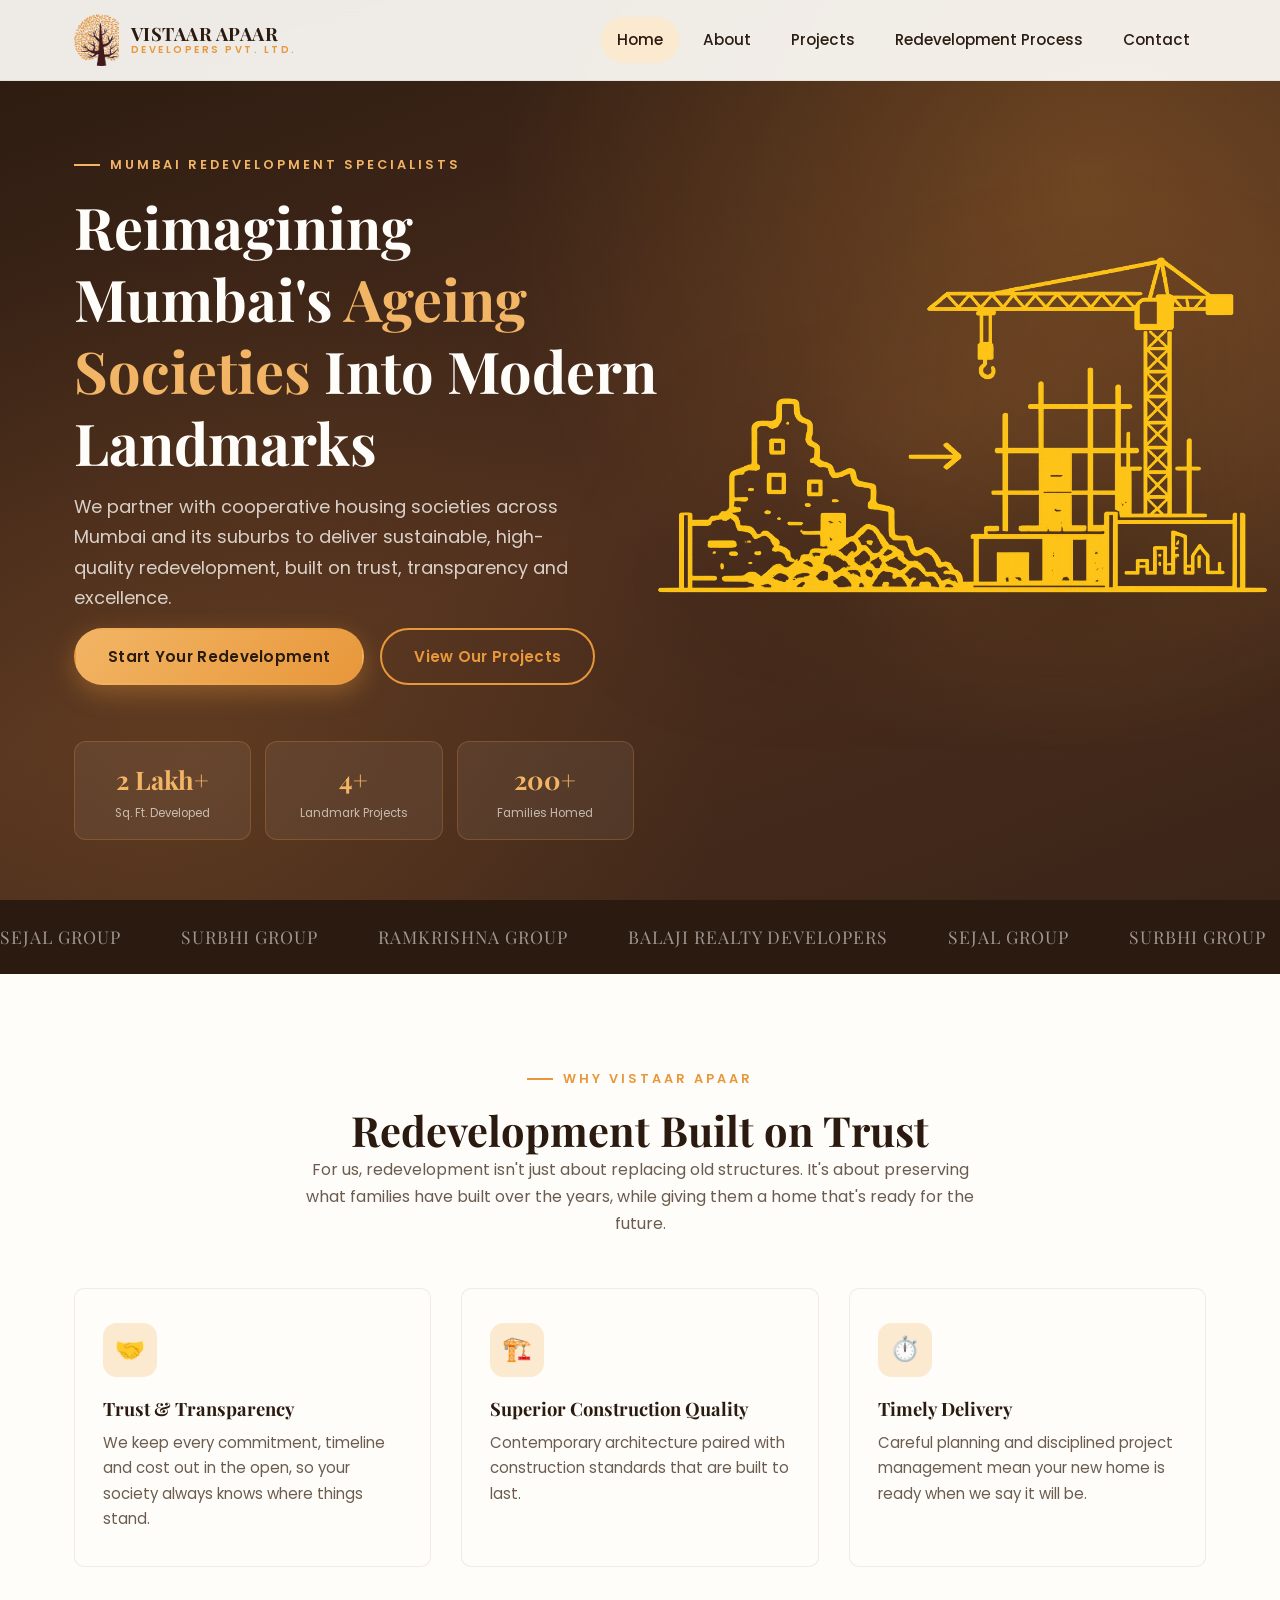
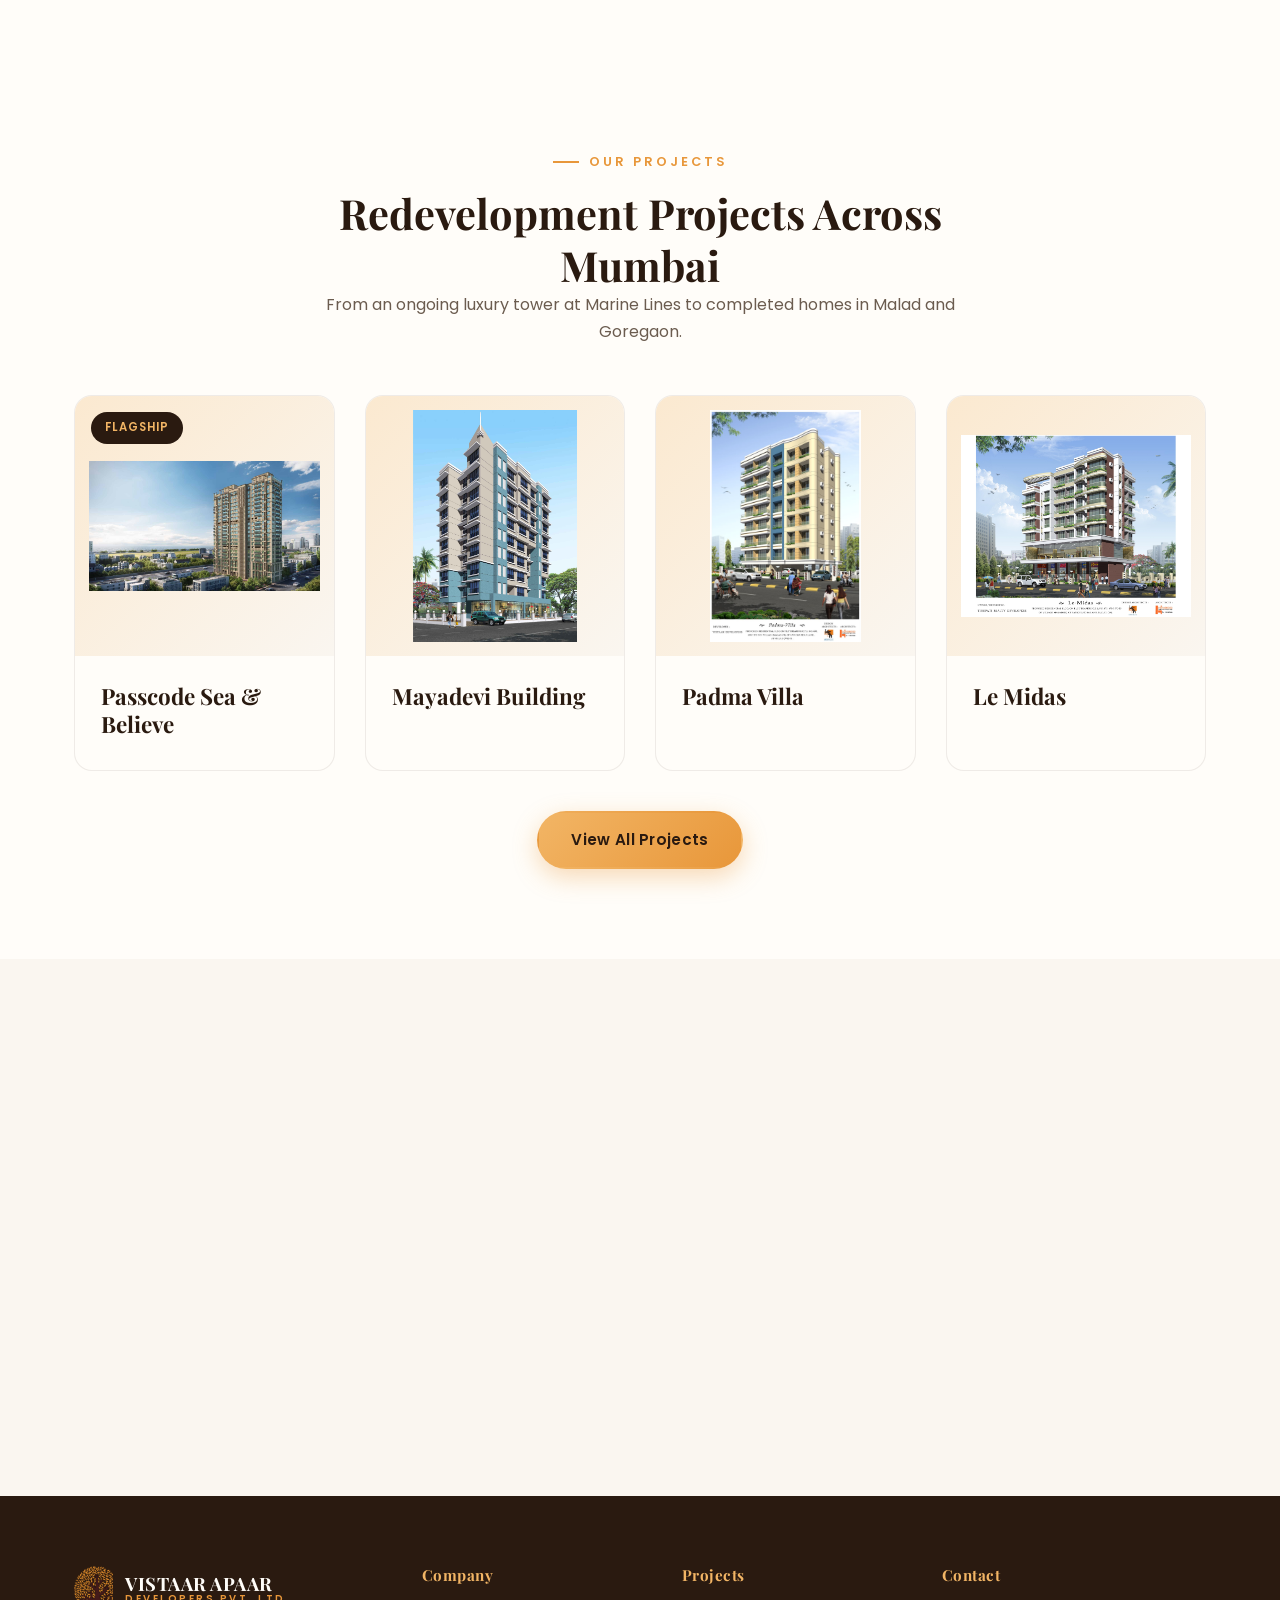
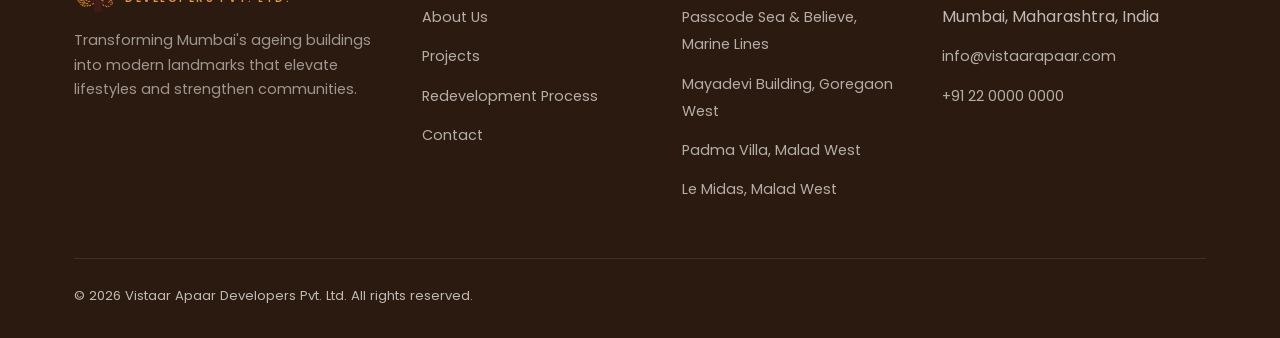
==== index.html @ 2e429c53 "Initial commit: Vistaar Apaar Developers website Static multi-page site (Home, About, Projects, Rede" ====
<!DOCTYPE html>
<html lang="en">
<head>
<meta charset="UTF-8">
<meta name="viewport" content="width=device-width, initial-scale=1.0">
<title>Vistaar Apaar Developers | Mumbai Redevelopment Specialists</title>
<meta name="description" content="Vistaar Apaar Developers Pvt. Ltd. transforms ageing Mumbai housing societies into modern landmarks, built on trust, transparency and excellence.">
<link rel="icon" href="assets/logo-icon.png" type="image/png">
<link rel="preconnect" href="https://fonts.googleapis.com">
<link href="https://fonts.googleapis.com/css2?family=Playfair+Display:wght@600;700;800&family=Poppins:wght@300;400;500;600;700&display=swap" rel="stylesheet">
<link rel="stylesheet" href="css/style.css">
</head>
<body>

<div id="intro-overlay" class="intro-overlay">
  <img class="intro-logo" src="assets/logo-full.png" alt="Vistaar Apaar Developers Pvt. Ltd.">
</div>

<header class="site-header">
  <div class="header-inner">
    <a href="index.html" class="brand">
      <img src="assets/logo-icon.png" alt="Vistaar Apaar Developers logo">
      <span class="brand-text">
        <span class="name">VISTAAR APAAR</span>
        <span class="sub">DEVELOPERS PVT. LTD.</span>
      </span>
    </a>
    <nav class="nav-links">
      <a href="index.html" class="active">Home</a>
      <a href="about.html">About</a>
      <a href="projects.html">Projects</a>
      <a href="process.html">Redevelopment Process</a>
      <a href="contact.html">Contact</a>
    </nav>
    <button class="menu-toggle" aria-label="Menu"><span></span><span></span><span></span></button>
  </div>
</header>
<div class="nav-overlay"></div>

<section class="hero">
  <div class="hero-leaf-pattern"></div>
  <div class="hero-inner">
    <div class="hero-title">
      <span class="eyebrow">Mumbai Redevelopment Specialists</span>
      <h1>Reimagining Mumbai's <span>Ageing Societies</span> Into Modern Landmarks</h1>
    </div>
    <div class="hero-visual">
      <img class="hero-illustration" src="assets/hero-va.png" alt="An ageing building transforming into a modern redeveloped tower">
    </div>
    <p class="lead hero-lead">We partner with cooperative housing societies across Mumbai and its suburbs to deliver sustainable, high-quality redevelopment, built on trust, transparency and excellence.</p>
    <div class="hero-actions-wrap">
      <div class="hero-actions">
        <a href="contact.html" class="btn btn-primary">Start Your Redevelopment</a>
        <a href="projects.html" class="btn btn-outline">View Our Projects</a>
      </div>
      <div class="hero-stats">
        <div class="stat-box">
          <div class="num">2 Lakh+</div>
          <div class="label">Sq. Ft. Developed</div>
        </div>
        <div class="stat-box">
          <div class="num">4+</div>
          <div class="label">Landmark Projects</div>
        </div>
        <div class="stat-box">
          <div class="num">200+</div>
          <div class="label">Families Homed</div>
        </div>
      </div>
    </div>
  </div>
</section>

<div class="strip">
  <div class="strip-track">
    <span>SEJAL GROUP</span><span>SURBHI GROUP</span><span>RAMKRISHNA GROUP</span><span>BALAJI REALTY DEVELOPERS</span>
    <span>SEJAL GROUP</span><span>SURBHI GROUP</span><span>RAMKRISHNA GROUP</span><span>BALAJI REALTY DEVELOPERS</span>
  </div>
</div>

<section class="section">
  <div class="container">
    <div class="section-head center reveal">
      <span class="eyebrow" style="margin-left:auto;margin-right:auto;">Why Vistaar Apaar</span>
      <h2>Redevelopment Built on Trust</h2>
      <p>For us, redevelopment isn't just about replacing old structures. It's about preserving what families have built over the years, while giving them a home that's ready for the future.</p>
    </div>
    <div class="grid grid-3">
      <div class="value-card reveal">
        <div class="value-icon">🤝</div>
        <h3>Trust &amp; Transparency</h3>
        <p>We keep every commitment, timeline and cost out in the open, so your society always knows where things stand.</p>
      </div>
      <div class="value-card reveal">
        <div class="value-icon">🏗️</div>
        <h3>Superior Construction Quality</h3>
        <p>Contemporary architecture paired with construction standards that are built to last.</p>
      </div>
      <div class="value-card reveal">
        <div class="value-icon">⏱️</div>
        <h3>Timely Delivery</h3>
        <p>Careful planning and disciplined project management mean your new home is ready when we say it will be.</p>
      </div>
    </div>
  </div>
</section>

<section class="section">
  <div class="container">
    <div class="section-head center reveal">
      <span class="eyebrow" style="margin-left:auto;margin-right:auto;">Our Projects</span>
      <h2>Redevelopment Projects Across Mumbai</h2>
      <p>From an ongoing luxury tower at Marine Lines to completed homes in Malad and Goregaon.</p>
    </div>
    <div class="grid grid-4">
      <div class="project-card reveal">
        <div class="project-media"><span class="tag">Flagship</span>
          <img src="assets/projects/aquarius-tower.jpeg" alt="Passcode Sea &amp; Believe tower at Marine Lines">
        </div>
        <div class="project-body">
          <h3>Passcode Sea &amp; Believe</h3>
        </div>
      </div>
      <div class="project-card reveal">
        <div class="project-media">
          <img src="assets/projects/mayadevi-building.jpeg" alt="Mayadevi Building at Goregaon West">
        </div>
        <div class="project-body">
          <h3>Mayadevi Building</h3>
        </div>
      </div>
      <div class="project-card reveal">
        <div class="project-media">
          <img src="assets/projects/padma-villa.jpeg" alt="Padma Villa building at Malad West">
        </div>
        <div class="project-body">
          <h3>Padma Villa</h3>
        </div>
      </div>
      <div class="project-card reveal">
        <div class="project-media">
          <img src="assets/projects/le-midas.jpeg" alt="Le Midas building at Malad West">
        </div>
        <div class="project-body">
          <h3>Le Midas</h3>
        </div>
      </div>
    </div>
    <div class="text-center mt-40 reveal">
      <a href="projects.html" class="btn btn-primary">View All Projects</a>
    </div>
  </div>
</section>

<section class="section section-alt">
  <div class="container">
    <div class="cta-band reveal">
      <h2>Is Your Society Considering Redevelopment?</h2>
      <p>Let's talk about how Vistaar Apaar Developers can turn your ageing building into a modern landmark, with complete transparency at every step.</p>
      <a href="contact.html" class="btn btn-primary">Talk to Our Team</a>
    </div>
  </div>
</section>

<footer class="site-footer">
  <div class="container">
    <div class="footer-top">
      <div class="footer-brand">
        <a href="index.html" class="brand">
          <img src="assets/logo-icon.png" alt="Vistaar Apaar logo" style="height:46px;">
          <span class="brand-text">
            <span class="name">VISTAAR APAAR</span>
            <span class="sub">DEVELOPERS PVT. LTD.</span>
          </span>
        </a>
        <p>Transforming Mumbai's ageing buildings into modern landmarks that elevate lifestyles and strengthen communities.</p>
      </div>
      <div class="footer-col">
        <h4>Company</h4>
        <ul>
          <li><a href="about.html">About Us</a></li>
          <li><a href="projects.html">Projects</a></li>
          <li><a href="process.html">Redevelopment Process</a></li>
          <li><a href="contact.html">Contact</a></li>
        </ul>
      </div>
      <div class="footer-col">
        <h4>Projects</h4>
        <ul>
          <li><a href="projects.html">Passcode Sea &amp; Believe, Marine Lines</a></li>
          <li><a href="projects.html">Mayadevi Building, Goregaon West</a></li>
          <li><a href="projects.html">Padma Villa, Malad West</a></li>
          <li><a href="projects.html">Le Midas, Malad West</a></li>
        </ul>
      </div>
      <div class="footer-col">
        <h4>Contact</h4>
        <ul>
          <li>Mumbai, Maharashtra, India</li>
          <li><a href="mailto:info@vistaarapaar.com">info@vistaarapaar.com</a></li>
          <li><a href="tel:+912200000000">+91 22 0000 0000</a></li>
        </ul>
      </div>
    </div>
    <div class="footer-bottom">
      <span>&copy; <span class="current-year"></span> Vistaar Apaar Developers Pvt. Ltd. All rights reserved.</span>
    </div>
  </div>
</footer>

<script src="js/main.js"></script>
</body>
</html>
---- css/style.css ----
/* ===========================
   Vistaar Apaar Developers
   Theme: warm brown + gold, inspired by logo
=========================== */

:root {
  --brown-dark: #3a2418;
  --brown: #4e2f1e;
  --brown-deep: #2a1a10;
  --gold: #e8973a;
  --gold-light: #f2b565;
  --gold-pale: #fbe9d0;
  --cream: #faf6f0;
  --off-white: #fffdf9;
  --text-dark: #2b1d14;
  --text-muted: #6b5c4f;
  --white: #ffffff;
  --shadow: rgba(58, 36, 24, 0.12);

  --font-heading: 'Playfair Display', Georgia, serif;
  --font-body: 'Poppins', 'Segoe UI', sans-serif;

  --container: 1180px;
  --radius: 10px;
  --transition: 0.3s ease;
}

* { margin: 0; padding: 0; box-sizing: border-box; }

html { scroll-behavior: smooth; }

body {
  font-family: var(--font-body);
  color: var(--text-dark);
  background: var(--off-white);
  line-height: 1.7;
  overflow-x: hidden;
}

img { max-width: 100%; display: block; }

a { text-decoration: none; color: inherit; }

ul { list-style: none; }

.container {
  max-width: var(--container);
  margin: 0 auto;
  padding: 0 24px;
}

h1, h2, h3, h4 {
  font-family: var(--font-heading);
  color: var(--brown-deep);
  line-height: 1.25;
  font-weight: 700;
}

h1 { font-size: clamp(2.2rem, 5vw, 3.6rem); }
h2 { font-size: clamp(1.8rem, 3.5vw, 2.6rem); }
h3 { font-size: 1.4rem; }

p { color: var(--text-muted); }

.section {
  padding: 90px 0;
}

.section-alt {
  background: var(--cream);
}

.eyebrow {
  display: inline-block;
  font-size: 0.8rem;
  letter-spacing: 3px;
  text-transform: uppercase;
  color: var(--gold);
  font-weight: 600;
  margin-bottom: 14px;
  position: relative;
  padding-left: 36px;
}
.eyebrow::before {
  content: '';
  position: absolute;
  left: 0;
  top: 50%;
  transform: translateY(-50%);
  width: 26px;
  height: 2px;
  background: var(--gold);
}

.section-head {
  max-width: 680px;
  margin-bottom: 50px;
}
.section-head.center {
  margin-left: auto;
  margin-right: auto;
  text-align: center;
}

/* ===== Buttons ===== */
.btn {
  display: inline-flex;
  align-items: center;
  gap: 10px;
  padding: 14px 32px;
  border-radius: 50px;
  font-weight: 600;
  font-size: 0.95rem;
  letter-spacing: 0.3px;
  transition: all var(--transition);
  border: 2px solid transparent;
  cursor: pointer;
}
.btn-primary {
  background: linear-gradient(135deg, var(--gold-light), var(--gold));
  color: var(--brown-deep);
  box-shadow: 0 8px 24px rgba(232, 151, 58, 0.35);
}
.btn-primary:hover {
  transform: translateY(-3px);
  box-shadow: 0 12px 30px rgba(232, 151, 58, 0.45);
}
.btn-outline {
  border-color: var(--gold);
  color: var(--gold);
  background: transparent;
}
.btn-outline:hover {
  background: var(--gold);
  color: var(--white);
}
.btn-light {
  background: var(--off-white);
  color: var(--brown-deep);
}
.btn-light:hover { transform: translateY(-3px); }

/* ===== Header ===== */
.site-header {
  position: fixed;
  top: 0;
  left: 0;
  width: 100%;
  z-index: 1000;
  background: rgba(255, 253, 249, 0.92);
  backdrop-filter: blur(10px);
  border-bottom: 1px solid rgba(58,36,24,0.06);
  transition: box-shadow var(--transition);
}
.site-header.scrolled {
  box-shadow: 0 6px 24px var(--shadow);
}
.header-inner {
  display: flex;
  align-items: center;
  justify-content: space-between;
  padding: 14px 24px;
  max-width: var(--container);
  margin: 0 auto;
}
.brand {
  display: flex;
  align-items: center;
  gap: 12px;
}
.brand img { height: 52px; width: auto; }
.brand-text {
  font-family: var(--font-heading);
  line-height: 1.1;
}
.brand-text .name {
  display: block;
  font-weight: 700;
  font-size: 1.15rem;
  color: var(--brown-deep);
  letter-spacing: 0.5px;
}
.brand-text .sub {
  display: block;
  font-size: 0.62rem;
  letter-spacing: 2.5px;
  color: var(--gold);
  font-weight: 600;
  font-family: var(--font-body);
}

.nav-links {
  display: flex;
  align-items: center;
  gap: 8px;
}
.nav-links a {
  padding: 10px 16px;
  font-size: 0.95rem;
  font-weight: 500;
  color: var(--text-dark);
  border-radius: 30px;
  transition: all var(--transition);
  position: relative;
}
.nav-links a:hover, .nav-links a.active {
  color: var(--brown-deep);
  background: var(--gold-pale);
}
.nav-cta { margin-left: 8px; }

.menu-toggle {
  display: none;
  flex-direction: column;
  gap: 5px;
  cursor: pointer;
  background: none;
  border: none;
  z-index: 1100;
}
.menu-toggle span {
  width: 26px;
  height: 2px;
  background: var(--brown-deep);
  transition: all var(--transition);
}

/* ===== Hero ===== */
.hero {
  position: relative;
  min-height: 92vh;
  display: flex;
  align-items: center;
  background: linear-gradient(160deg, var(--brown-deep) 0%, var(--brown) 55%, var(--brown-dark) 100%);
  overflow: hidden;
  padding-top: 90px;
}
.hero::before {
  content: '';
  position: absolute;
  inset: 0;
  background-image:
    radial-gradient(circle at 85% 20%, rgba(232,151,58,0.25), transparent 45%),
    radial-gradient(circle at 15% 85%, rgba(232,151,58,0.12), transparent 40%);
}
.hero-leaf-pattern {
  position: absolute;
  right: -120px;
  top: 50%;
  transform: translateY(-50%);
  width: 620px;
  height: 620px;
  opacity: 0.1;
  background: radial-gradient(circle, var(--gold) 0%, transparent 70%);
  border-radius: 50%;
}
.hero-inner {
  position: relative;
  z-index: 2;
  display: grid;
  grid-template-columns: 1.1fr 0.9fr;
  grid-template-areas:
    "title visual"
    "lead visual"
    "actions visual";
  row-gap: 14px;
  column-gap: 50px;
  align-items: center;
  max-width: var(--container);
  margin: 0 auto;
  padding: 60px 24px;
}
.hero-title { grid-area: title; }
.hero-lead { grid-area: lead; }
.hero-visual { grid-area: visual; }
.hero-actions-wrap { grid-area: actions; }
.hero-title .eyebrow { color: var(--gold-light); }
.hero-title .eyebrow::before { background: var(--gold-light); }
.hero h1 {
  color: var(--off-white);
}
.hero h1 span { color: var(--gold-light); }
.hero p.lead {
  color: rgba(255,253,249,0.78);
  font-size: 1.12rem;
  max-width: 520px;
  margin: 0;
}
.hero-actions {
  display: flex;
  gap: 16px;
  flex-wrap: wrap;
}
.hero-stats {
  display: grid;
  grid-template-columns: repeat(3, 1fr);
  gap: 14px;
  margin-top: 56px;
  max-width: 560px;
}
.stat-box {
  background: rgba(255,253,249,0.06);
  border: 1px solid rgba(232,151,58,0.25);
  border-radius: 12px;
  padding: 16px 8px;
  text-align: center;
}
.stat-box .num {
  font-family: var(--font-heading);
  font-size: 1.6rem;
  font-weight: 700;
  color: var(--gold-light);
  white-space: nowrap;
}
.stat-box .label {
  font-size: 0.72rem;
  color: rgba(255,253,249,0.65);
  margin-top: 2px;
}

.hero-visual {
  position: relative;
  display: flex;
  align-items: center;
  justify-content: center;
}
.hero-illustration {
  width: 100%;
  max-width: 640px;
  transform: translateY(-70px) scale(1.25);
  filter: drop-shadow(0 20px 50px rgba(0,0,0,0.45));
}

/* ===== Marquee / partners strip ===== */
.strip {
  background: var(--brown-deep);
  padding: 22px 0;
  overflow: hidden;
}
.strip-track {
  display: flex;
  white-space: nowrap;
  width: max-content;
  animation: marquee 22s linear infinite;
}
.strip-track span {
  display: inline-block;
  margin-right: 60px;
  color: rgba(255,253,249,0.55);
  font-family: var(--font-heading);
  font-size: 1.1rem;
  letter-spacing: 1px;
}
@keyframes marquee {
  0% { transform: translateX(0); }
  100% { transform: translateX(-50%); }
}

/* ===== Cards grid ===== */
.grid {
  display: grid;
  gap: 30px;
}
.grid-3 { grid-template-columns: repeat(3, 1fr); }
.grid-2 { grid-template-columns: repeat(2, 1fr); }
.grid-4 { grid-template-columns: repeat(4, 1fr); }

.value-card {
  background: var(--off-white);
  border: 1px solid rgba(58,36,24,0.08);
  border-radius: var(--radius);
  padding: 34px 28px;
  transition: all var(--transition);
}
.value-card:hover {
  transform: translateY(-6px);
  box-shadow: 0 16px 40px var(--shadow);
  border-color: var(--gold);
}
.value-icon {
  width: 54px;
  height: 54px;
  border-radius: 14px;
  background: var(--gold-pale);
  display: flex;
  align-items: center;
  justify-content: center;
  margin-bottom: 20px;
  font-size: 1.5rem;
}
.value-card h3 { margin-bottom: 10px; font-size: 1.15rem; }
.value-card p { font-size: 0.94rem; }

/* ===== About / split sections ===== */
.split {
  display: grid;
  grid-template-columns: 1fr 1fr;
  gap: 60px;
  align-items: center;
}
.split-media {
  position: relative;
  border-radius: 20px;
  overflow: hidden;
  min-height: 420px;
  background: linear-gradient(135deg, var(--brown), var(--brown-dark));
  display: flex;
  align-items: center;
  justify-content: center;
}
.split-media .placeholder-tree {
  width: 55%;
  opacity: 0.9;
}
.founder-badge {
  position: absolute;
  bottom: 24px;
  left: 24px;
  right: 24px;
  background: rgba(255,253,249,0.95);
  border-radius: 12px;
  padding: 16px 20px;
}
.founder-badge .name { font-weight: 700; color: var(--brown-deep); font-family: var(--font-heading); }
.founder-badge .role { font-size: 0.82rem; color: var(--gold); font-weight: 600; }

.timeline {
  border-left: 2px solid var(--gold-pale);
  margin-left: 10px;
  padding-left: 30px;
}
.timeline-item {
  position: relative;
  padding-bottom: 34px;
}
.timeline-item:last-child { padding-bottom: 0; }
.timeline-item::before {
  content: '';
  position: absolute;
  left: -37px;
  top: 4px;
  width: 14px;
  height: 14px;
  border-radius: 50%;
  background: var(--gold);
  border: 3px solid var(--off-white);
  box-shadow: 0 0 0 2px var(--gold);
}
.timeline-item .year {
  font-family: var(--font-heading);
  font-weight: 700;
  color: var(--brown-deep);
  font-size: 1.1rem;
}
.timeline-item p { margin-top: 6px; font-size: 0.95rem; }

/* ===== Project cards ===== */
.project-card {
  border-radius: 18px;
  overflow: hidden;
  background: var(--off-white);
  border: 1px solid rgba(58,36,24,0.08);
  transition: all var(--transition);
}
.project-card:hover {
  box-shadow: 0 20px 50px var(--shadow);
  transform: translateY(-6px);
}
.project-media {
  height: 260px;
  background: linear-gradient(135deg, var(--gold-pale), var(--cream));
  display: flex;
  align-items: center;
  justify-content: center;
  position: relative;
  padding: 14px;
}
.project-media .tag {
  position: absolute;
  top: 16px;
  left: 16px;
  background: var(--brown-deep);
  color: var(--gold-light);
  font-size: 0.72rem;
  letter-spacing: 1px;
  padding: 6px 14px;
  border-radius: 30px;
  text-transform: uppercase;
  font-weight: 600;
}
.project-media svg { width: 70px; height: 70px; opacity: 0.5; }
.project-media img { width: 100%; height: 100%; object-fit: contain; }
.project-body { padding: 26px; }
.project-body h3 { margin-bottom: 6px; }
.project-meta {
  display: flex;
  gap: 14px;
  margin: 14px 0;
  flex-wrap: wrap;
}
.project-meta span {
  font-size: 0.8rem;
  color: var(--text-muted);
  display: flex;
  align-items: center;
  gap: 6px;
}
.project-meta strong { color: var(--brown-deep); }

/* ===== Process steps ===== */
.process-steps {
  display: grid;
  grid-template-columns: repeat(2, 1fr);
  gap: 24px;
}
.process-step {
  display: flex;
  gap: 22px;
  background: var(--off-white);
  border: 1px solid rgba(58,36,24,0.08);
  border-radius: var(--radius);
  padding: 30px;
}
.process-step .num {
  font-family: var(--font-heading);
  font-size: 2.2rem;
  font-weight: 700;
  color: var(--gold-pale);
  -webkit-text-stroke: 1.5px var(--gold);
  line-height: 1;
  flex-shrink: 0;
}
.process-step h3 { margin-bottom: 8px; }
.process-step p { font-size: 0.93rem; }

/* ===== CTA band ===== */
.cta-band {
  background: linear-gradient(135deg, var(--brown-deep), var(--brown));
  border-radius: 24px;
  padding: 60px;
  text-align: center;
  position: relative;
  overflow: hidden;
}
.cta-band::before {
  content: '';
  position: absolute;
  inset: 0;
  background: radial-gradient(circle at 20% 20%, rgba(232,151,58,0.18), transparent 50%);
}
.cta-band h2 { color: var(--off-white); position: relative; }
.cta-band p { color: rgba(255,253,249,0.75); max-width: 560px; margin: 16px auto 30px; position: relative; }
.cta-band .btn-primary { position: relative; }

/* ===== Testimonials ===== */
.testimonial-card {
  background: var(--cream);
  border-radius: var(--radius);
  padding: 34px;
  border-left: 4px solid var(--gold);
}
.testimonial-card p { font-style: italic; color: var(--text-dark); margin-bottom: 18px; }
.testimonial-who { font-weight: 600; color: var(--brown-deep); font-family: var(--font-heading); }
.testimonial-who span { display: block; font-size: 0.8rem; color: var(--gold); font-weight: 500; font-family: var(--font-body); }

/* ===== Contact ===== */
.contact-grid {
  display: grid;
  grid-template-columns: 0.9fr 1.1fr;
  gap: 50px;
}
.contact-info-card {
  background: linear-gradient(160deg, var(--brown-deep), var(--brown));
  border-radius: 20px;
  padding: 44px;
  color: var(--off-white);
}
.contact-info-card h3 { color: var(--off-white); margin-bottom: 24px; }
.contact-item {
  display: flex;
  gap: 16px;
  margin-bottom: 26px;
  align-items: flex-start;
}
.contact-item .icon {
  width: 42px;
  height: 42px;
  border-radius: 10px;
  background: rgba(232,151,58,0.18);
  color: var(--gold-light);
  display: flex;
  align-items: center;
  justify-content: center;
  flex-shrink: 0;
}
.contact-item .label { font-size: 0.78rem; color: var(--gold-light); letter-spacing: 1px; text-transform: uppercase; margin-bottom: 4px; }
.contact-item p, .contact-item a { color: rgba(255,253,249,0.85); font-size: 0.95rem; }

.contact-form {
  background: var(--off-white);
  border: 1px solid rgba(58,36,24,0.08);
  border-radius: 20px;
  padding: 44px;
}
.form-row {
  display: grid;
  grid-template-columns: 1fr 1fr;
  gap: 18px;
  margin-bottom: 18px;
}
.form-group { margin-bottom: 18px; }
.form-group label {
  display: block;
  font-size: 0.85rem;
  font-weight: 600;
  color: var(--brown-deep);
  margin-bottom: 8px;
}
.form-group input, .form-group textarea, .form-group select {
  width: 100%;
  padding: 13px 16px;
  border: 1.5px solid rgba(58,36,24,0.15);
  border-radius: 10px;
  font-family: var(--font-body);
  font-size: 0.95rem;
  background: var(--cream);
  transition: border-color var(--transition);
}
.form-group input:focus, .form-group textarea:focus, .form-group select:focus {
  outline: none;
  border-color: var(--gold);
  background: var(--off-white);
}
.form-group textarea { resize: vertical; min-height: 120px; }

/* ===== Map ===== */
.map-wrap {
  border-radius: 20px;
  overflow: hidden;
  border: 1px solid rgba(58,36,24,0.08);
  margin-top: 50px;
}
.map-wrap iframe { width: 100%; height: 380px; border: 0; display: block; filter: grayscale(0.2) sepia(0.15); }

/* ===== Footer ===== */
.site-footer {
  background: var(--brown-deep);
  color: rgba(255,253,249,0.7);
  padding: 70px 0 30px;
}
.footer-top {
  display: grid;
  grid-template-columns: 1.4fr 1fr 1fr 1.2fr;
  gap: 40px;
  padding-bottom: 44px;
  border-bottom: 1px solid rgba(255,253,249,0.1);
}
.footer-brand .brand-text .name { color: var(--off-white); }
.footer-brand p { margin-top: 16px; font-size: 0.9rem; max-width: 300px; color: rgba(255,253,249,0.55); }
.footer-col h4 { color: var(--gold-light); font-size: 0.95rem; margin-bottom: 18px; letter-spacing: 0.5px; }
.footer-col ul li { margin-bottom: 12px; }
.footer-col ul li a { font-size: 0.9rem; color: rgba(255,253,249,0.65); transition: color var(--transition); }
.footer-col ul li a:hover { color: var(--gold-light); }
.footer-social { display: flex; gap: 12px; margin-top: 18px; }
.footer-social a {
  width: 38px; height: 38px;
  border-radius: 50%;
  background: rgba(255,253,249,0.08);
  display: flex; align-items: center; justify-content: center;
  transition: all var(--transition);
}
.footer-social a:hover { background: var(--gold); color: var(--brown-deep); }
.footer-bottom {
  display: flex;
  justify-content: space-between;
  align-items: center;
  padding-top: 26px;
  font-size: 0.82rem;
  flex-wrap: wrap;
  gap: 10px;
}
.footer-bottom a:hover { color: var(--gold-light); }

/* ===== Page hero (inner pages) ===== */
.page-hero {
  background: linear-gradient(160deg, var(--brown-deep), var(--brown));
  padding: 170px 0 90px;
  position: relative;
  overflow: hidden;
}
.page-hero::before {
  content: '';
  position: absolute;
  right: -100px; top: -100px;
  width: 400px; height: 400px;
  background: radial-gradient(circle, rgba(232,151,58,0.15), transparent 70%);
  border-radius: 50%;
}
.page-hero h1 { color: var(--off-white); position: relative; }
.breadcrumb {
  position: relative;
  display: flex;
  gap: 8px;
  align-items: center;
  font-size: 0.85rem;
  color: rgba(255,253,249,0.6);
  margin-bottom: 16px;
}
.breadcrumb a:hover { color: var(--gold-light); }
.page-hero p.lead { color: rgba(255,253,249,0.75); max-width: 600px; margin-top: 16px; position: relative; }

/* ===== Utilities ===== */
.text-center { text-align: center; }
.mt-40 { margin-top: 40px; }
.badge-pill {
  display: inline-block;
  background: var(--gold-pale);
  color: var(--brown-deep);
  padding: 6px 16px;
  border-radius: 30px;
  font-size: 0.78rem;
  font-weight: 600;
  letter-spacing: 0.5px;
}

/* ===== Intro logo reveal (home page only) ===== */
body.intro-active { overflow: hidden; }

.intro-overlay {
  position: fixed;
  inset: 0;
  z-index: 5000;
  background: var(--off-white);
  display: flex;
  align-items: center;
  justify-content: center;
  transition: opacity 0.7s ease, visibility 0.7s ease;
}
.intro-overlay.intro-hide {
  opacity: 0;
  visibility: hidden;
  pointer-events: none;
}
.intro-logo {
  width: 340px;
  max-width: 70vw;
  opacity: 0;
  transform: scale(0.75) translateY(10px);
  animation: introLogoIn 1.1s cubic-bezier(0.16, 1, 0.3, 1) forwards 0.15s;
}
@keyframes introLogoIn {
  to { opacity: 1; transform: scale(1) translateY(0); }
}

/* ===== Reveal animation ===== */
.reveal {
  opacity: 0;
  transform: translateY(30px);
  transition: all 0.8s cubic-bezier(0.16, 1, 0.3, 1);
}
.reveal.active {
  opacity: 1;
  transform: translateY(0);
}

/* ===== Responsive ===== */
@media (max-width: 980px) {
  .hero-inner {
    grid-template-columns: 1fr;
    grid-template-areas:
      "title"
      "visual"
      "lead"
      "actions";
    row-gap: 24px;
  }
  .hero-illustration { transform: none; }
  .split { grid-template-columns: 1fr; }
  .split-media { min-height: 320px; order: -1; }
  .contact-grid { grid-template-columns: 1fr; }
  .footer-top { grid-template-columns: 1fr 1fr; }
  .grid-3 { grid-template-columns: repeat(2, 1fr); }
  .grid-4 { grid-template-columns: repeat(2, 1fr); }
  .process-steps { grid-template-columns: 1fr; }
}

@media (max-width: 900px) {
  .nav-links { display: none; }
  .menu-toggle { display: flex; }
  .header-inner { padding: 12px 20px; }
  .strip-track { animation-duration: 12s; }
  .hero-stats { max-width: 100%; gap: 10px; margin-top: 36px; }
  .stat-box { padding: 12px 6px; }
  .stat-box .num { font-size: 1.25rem; }
  .stat-box .label { font-size: 0.62rem; }
  .hero-actions { flex-direction: column; }
  .hero-actions .btn { width: 100%; justify-content: center; }
  .grid-3, .grid-4, .grid-2 { grid-template-columns: 1fr; }
  .form-row { grid-template-columns: 1fr; }
  .footer-top { grid-template-columns: 1fr; }
  .cta-band { padding: 40px 24px; }
  .section { padding: 60px 0; }

  .nav-links.mobile-open {
    display: flex;
    flex-direction: column;
    position: fixed;
    top: 0; right: 0;
    width: 78%;
    max-width: 320px;
    height: 100vh;
    background: var(--off-white);
    padding: 100px 30px 30px;
    box-shadow: -10px 0 40px rgba(0,0,0,0.15);
    gap: 4px;
    z-index: 1050;
  }
  .nav-links.mobile-open a { width: 100%; }
  .nav-overlay {
    display: none;
    position: fixed;
    inset: 0;
    background: rgba(0,0,0,0.4);
    z-index: 1040;
  }
  .nav-overlay.active { display: block; }
}
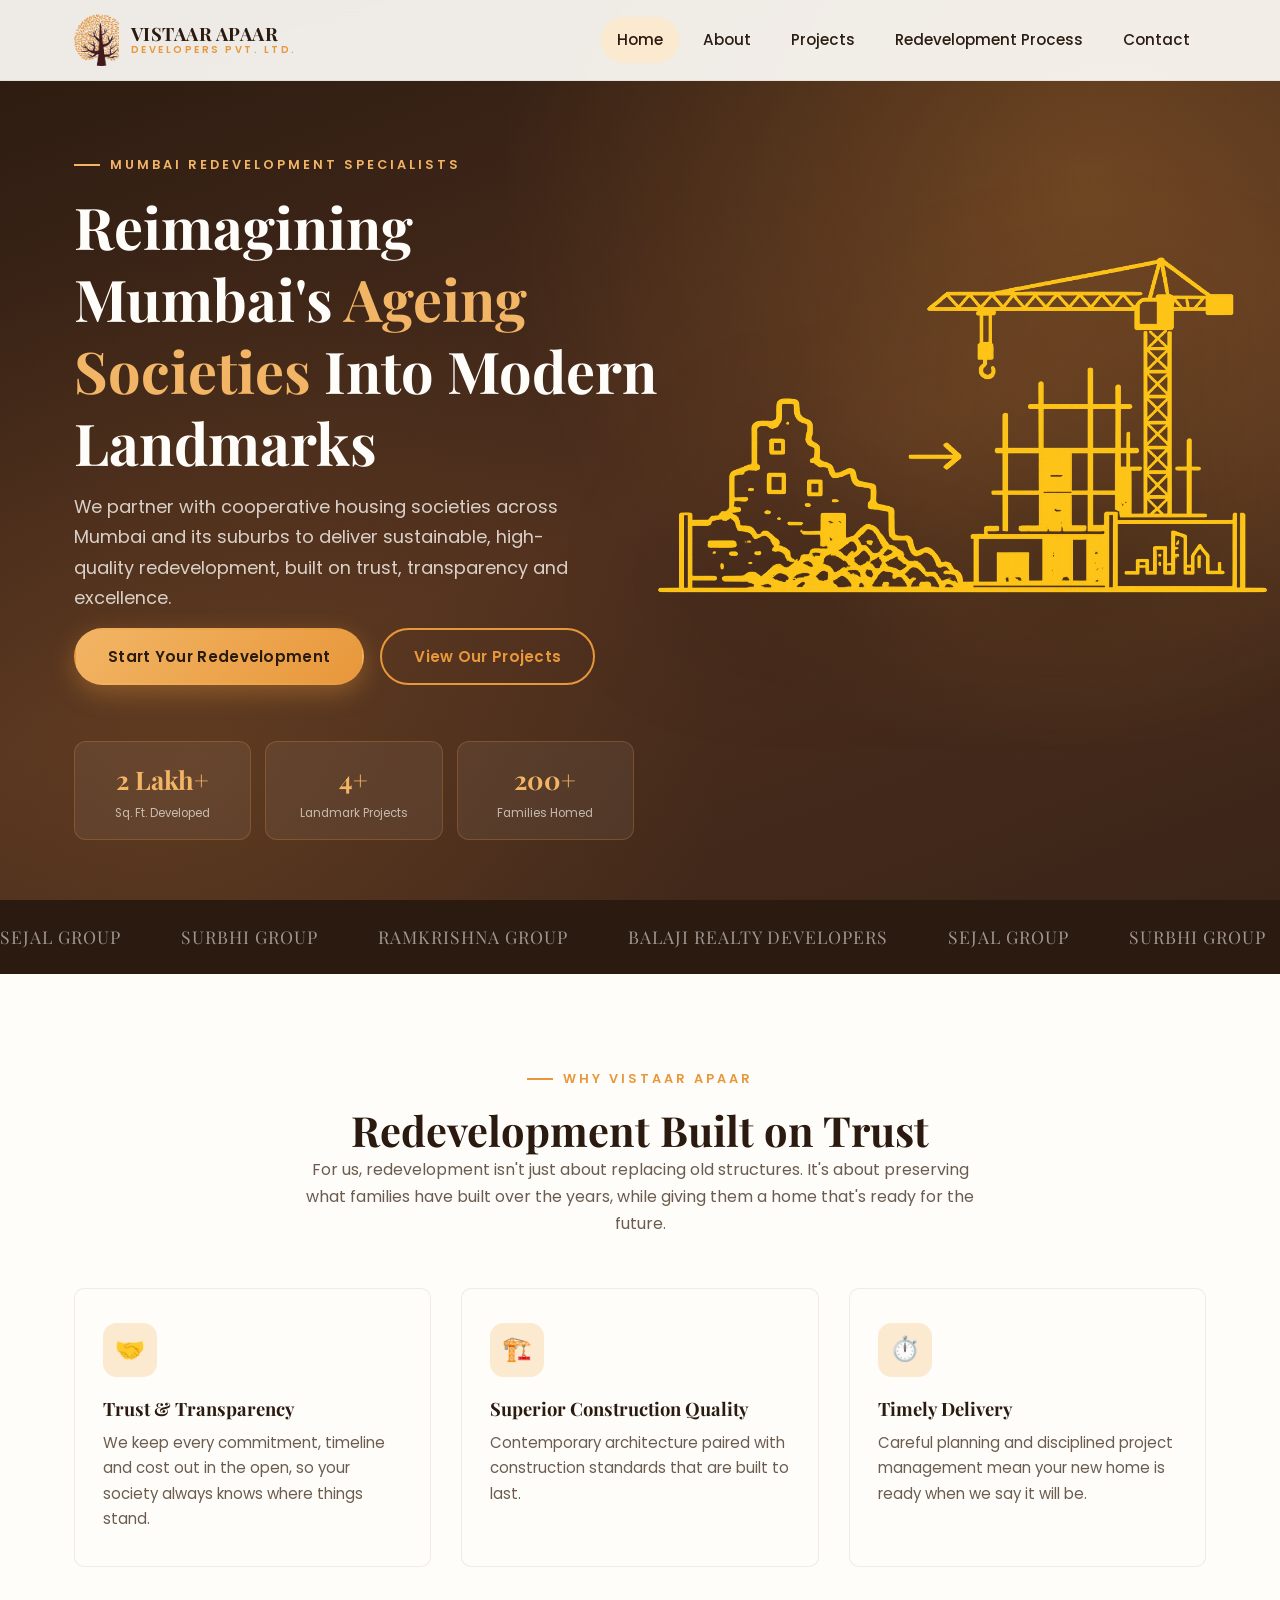
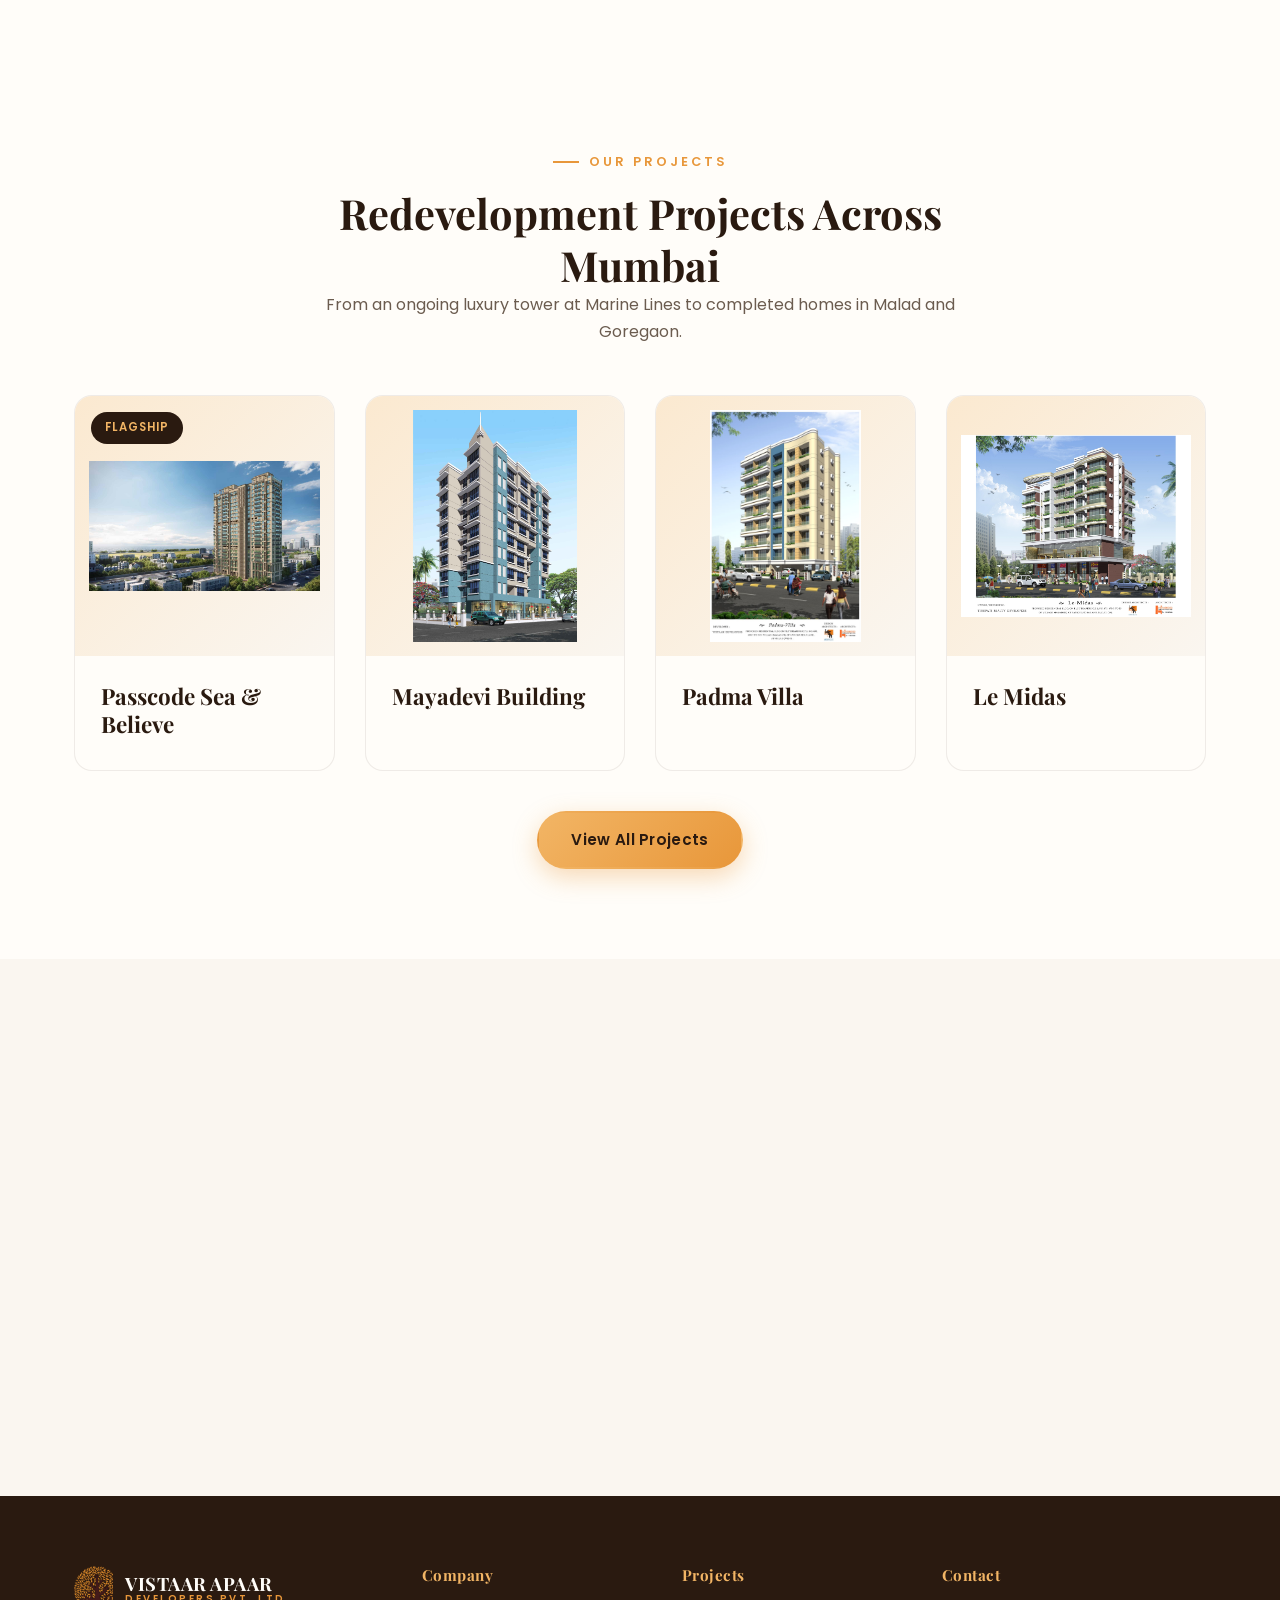
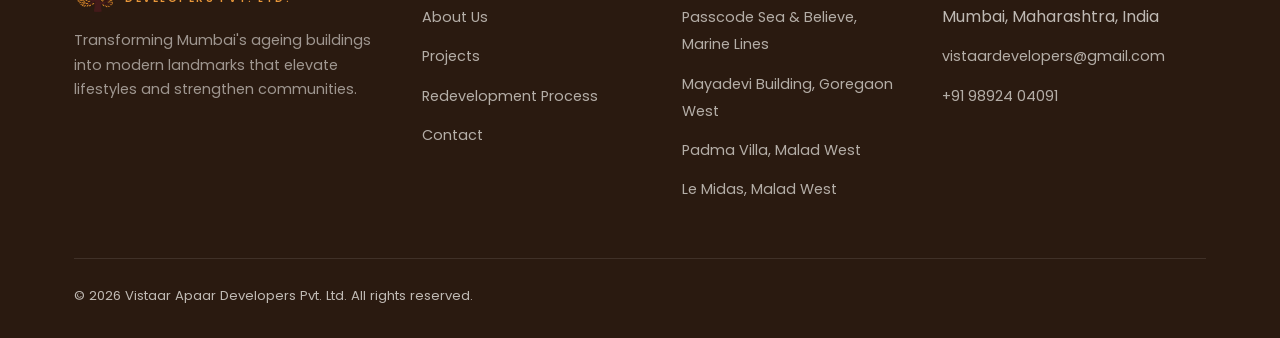
==== commit f4a40a5a: "Update contact info, fix hero/marquee layout, simplify about page Use real phone, email and office a" ====
--- a/index.html
+++ b/index.html
@@ -197,8 +197,8 @@
         <h4>Contact</h4>
         <ul>
           <li>Mumbai, Maharashtra, India</li>
-          <li><a href="mailto:info@vistaarapaar.com">info@vistaarapaar.com</a></li>
-          <li><a href="tel:+912200000000">+91 22 0000 0000</a></li>
+          <li><a href="mailto:vistaardevelopers@gmail.com">vistaardevelopers@gmail.com</a></li>
+          <li><a href="tel:+919892404091">+91 98924 04091</a></li>
         </ul>
       </div>
     </div>
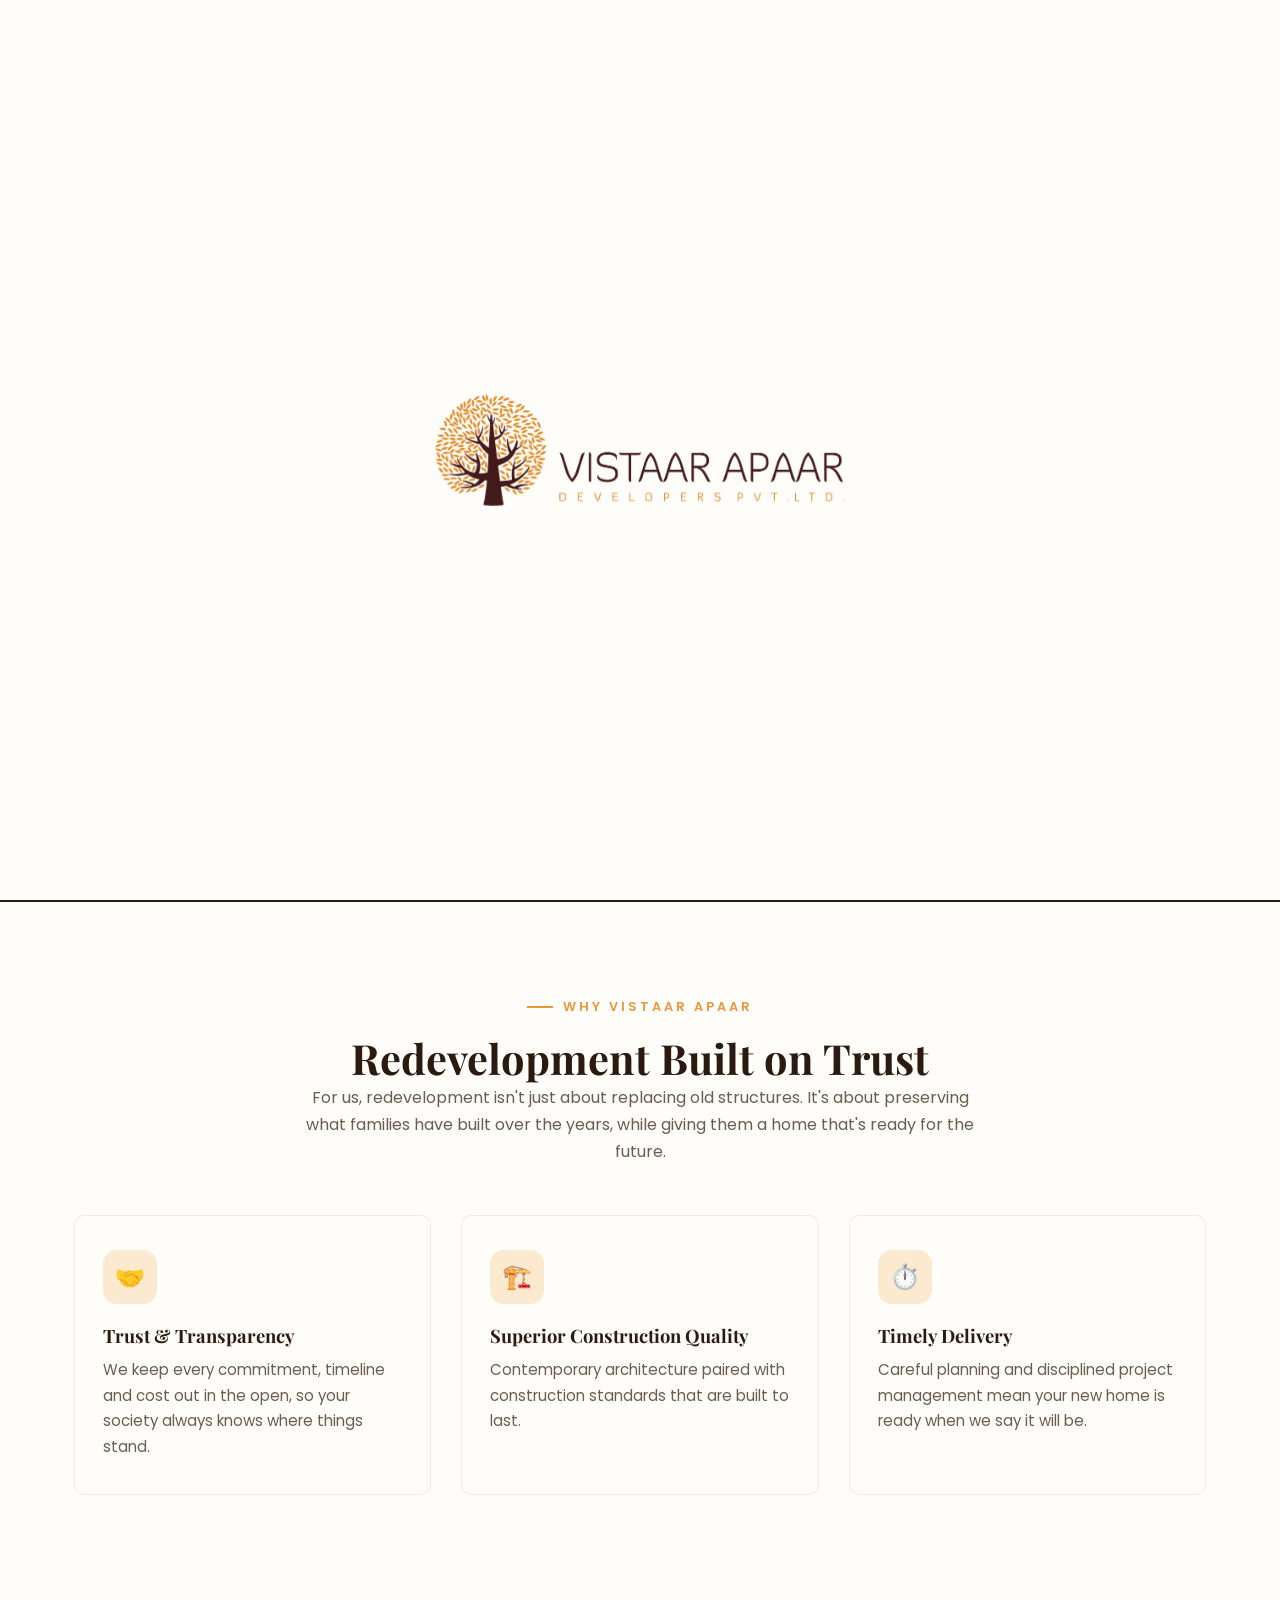
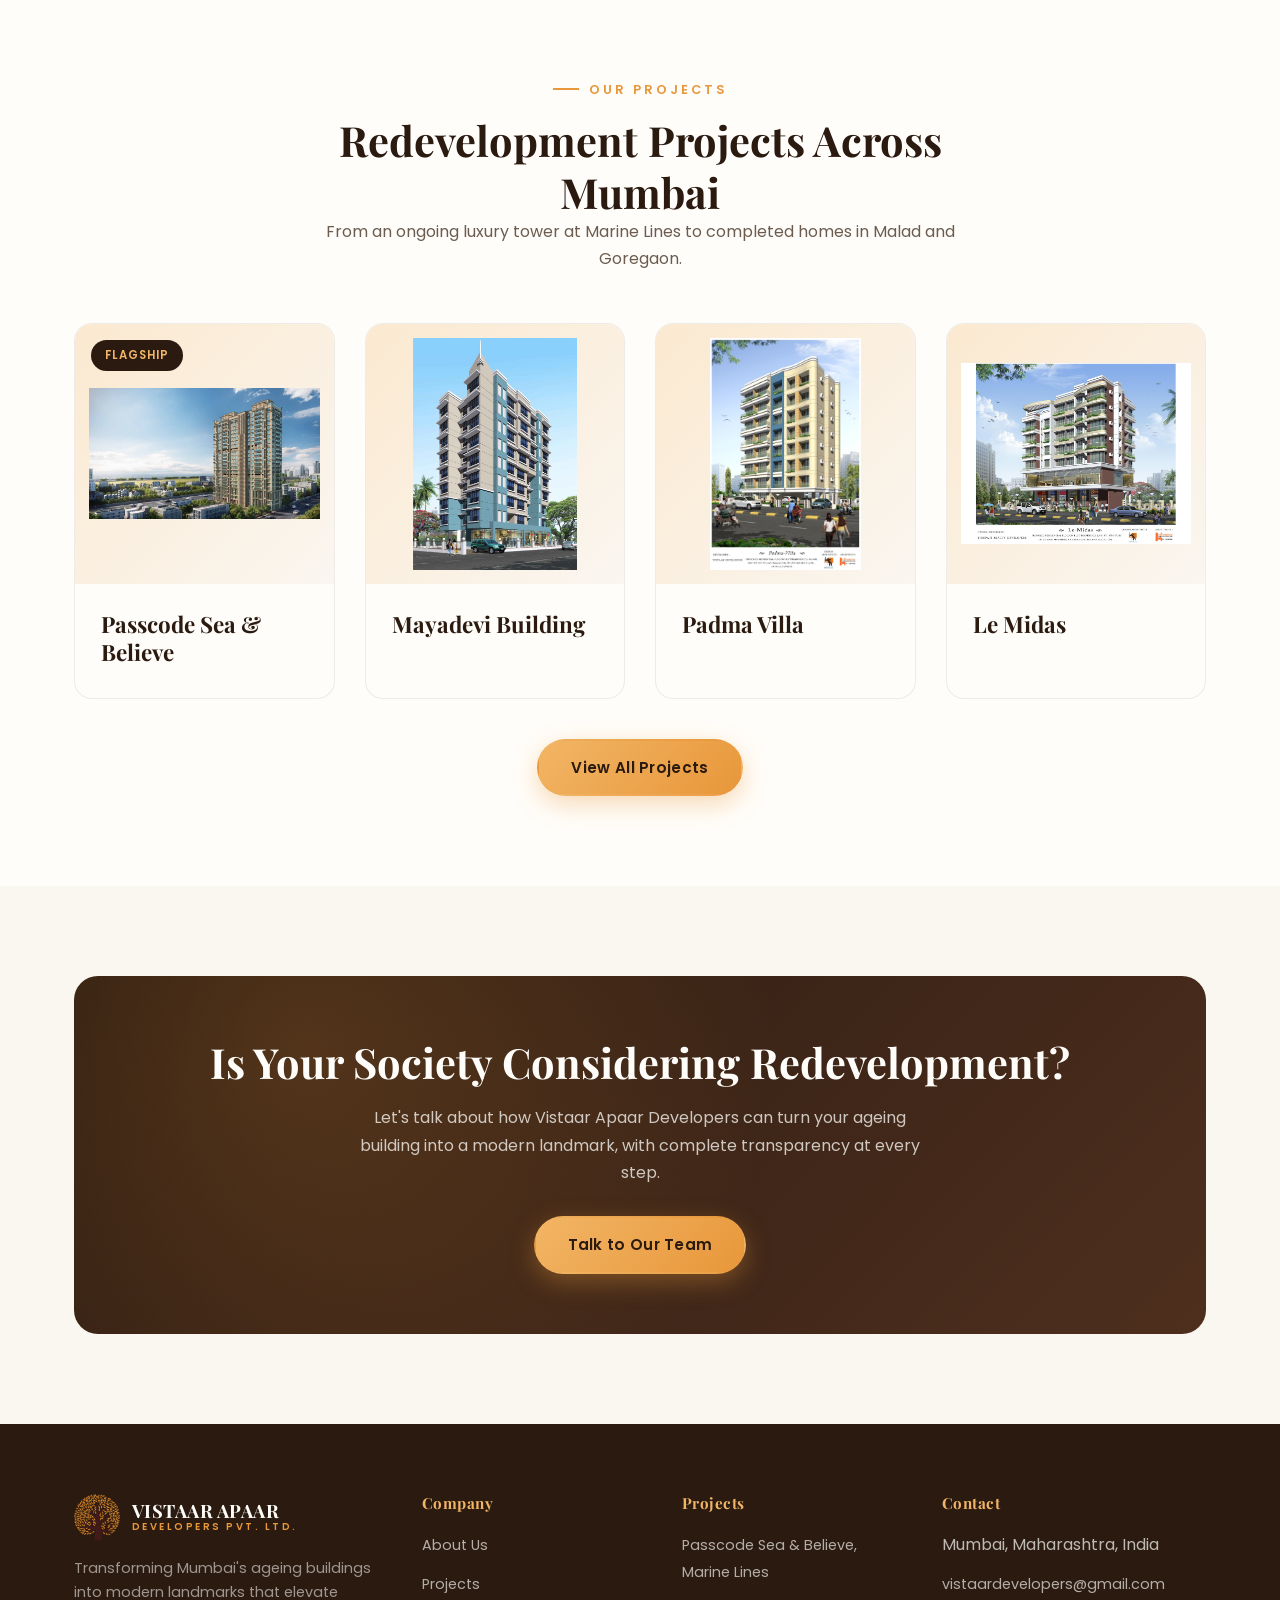
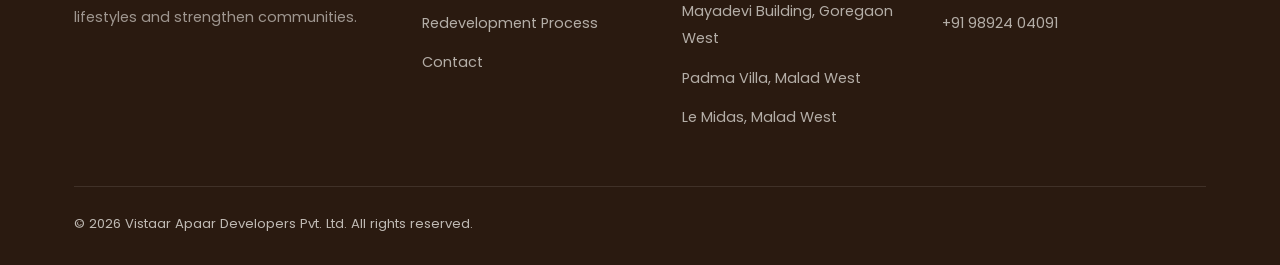
==== commit 93e670f0: "Update hero headline to Honouring the Past, Building the Future" ====
--- a/index.html
+++ b/index.html
@@ -42,7 +42,7 @@
   <div class="hero-inner">
     <div class="hero-title">
       <span class="eyebrow">Mumbai Redevelopment Specialists</span>
-      <h1>Reimagining Mumbai's <span>Ageing Societies</span> Into Modern Landmarks</h1>
+      <h1><span>Honouring</span> the Past<br>Building the <span>Future</span></h1>
     </div>
     <div class="hero-visual">
       <img class="hero-illustration" src="assets/hero-va.png" alt="An ageing building transforming into a modern redeveloped tower">
--- a/css/style.css
+++ b/css/style.css
@@ -742,8 +742,8 @@
   pointer-events: none;
 }
 .intro-logo {
-  width: 340px;
-  max-width: 70vw;
+  width: clamp(340px, 32vw, 640px);
+  max-width: 80vw;
   opacity: 0;
   transform: scale(0.75) translateY(10px);
   animation: introLogoIn 1.1s cubic-bezier(0.16, 1, 0.3, 1) forwards 0.15s;
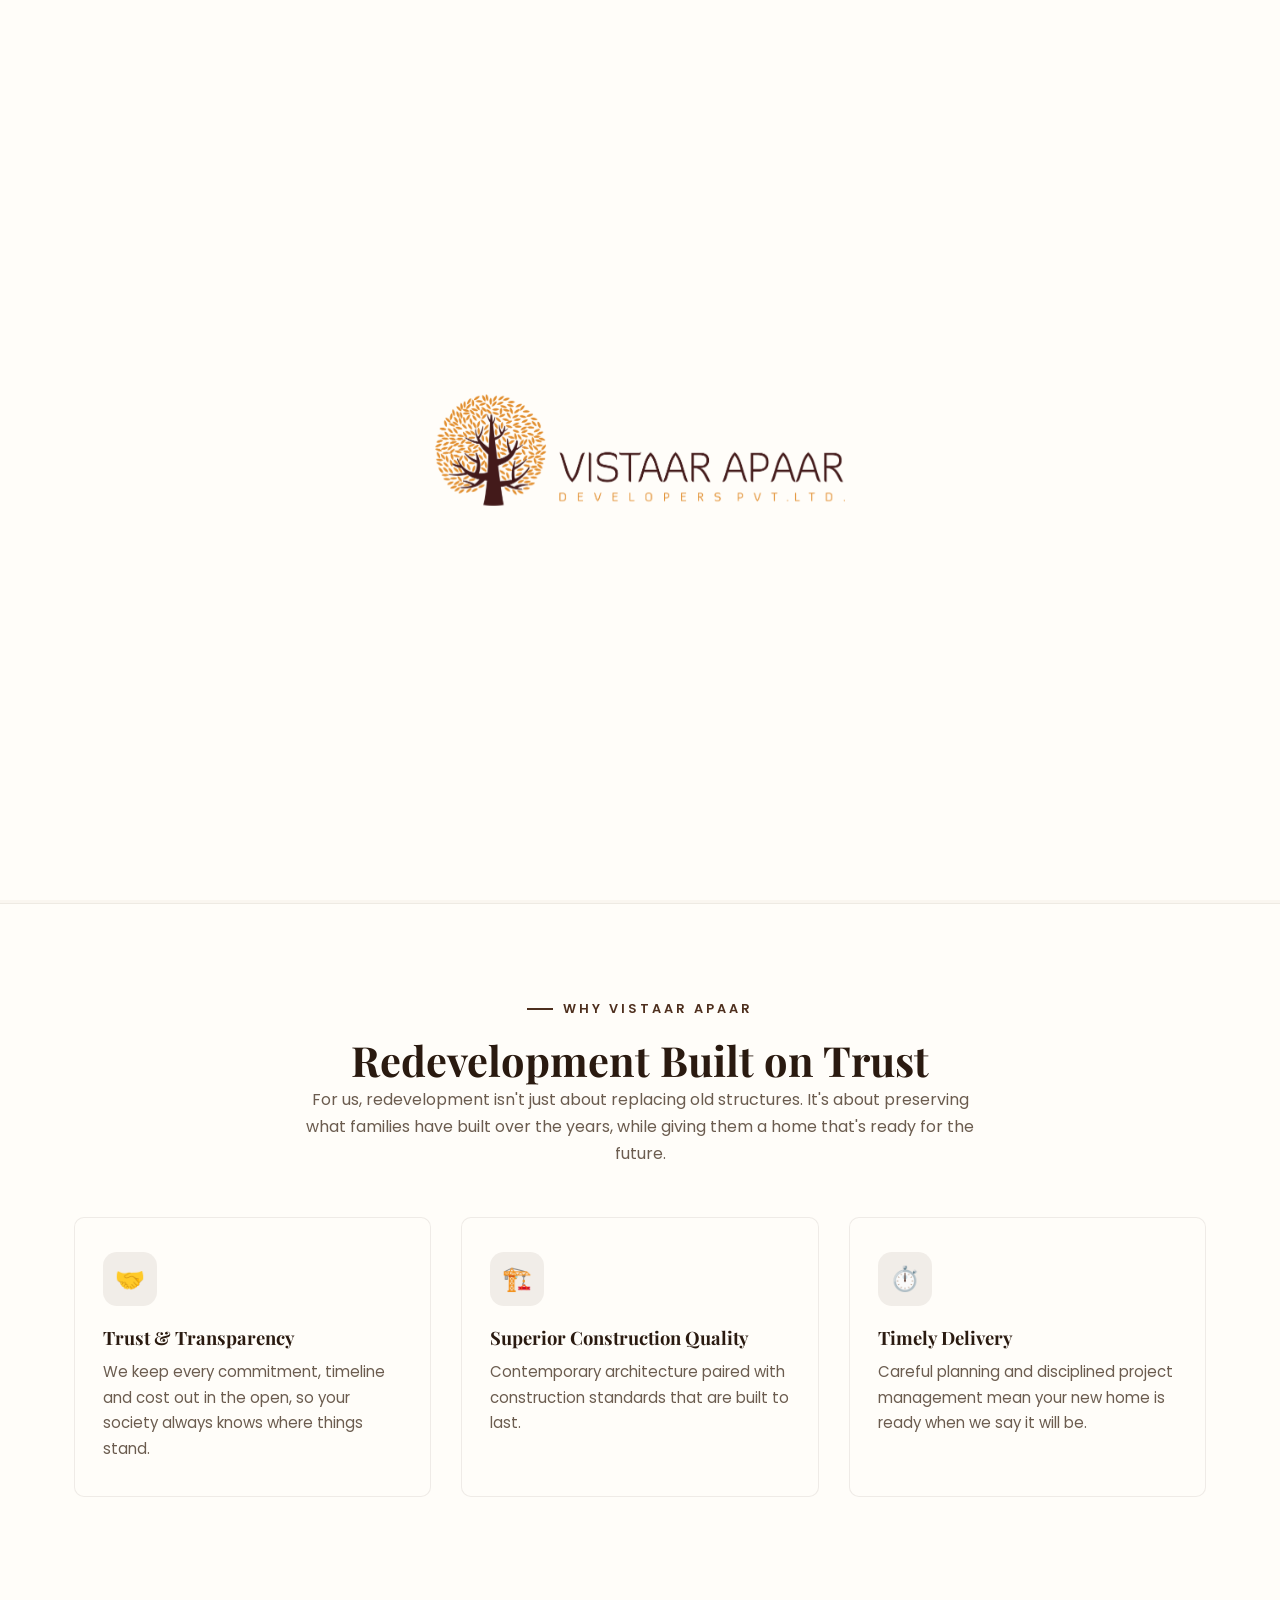
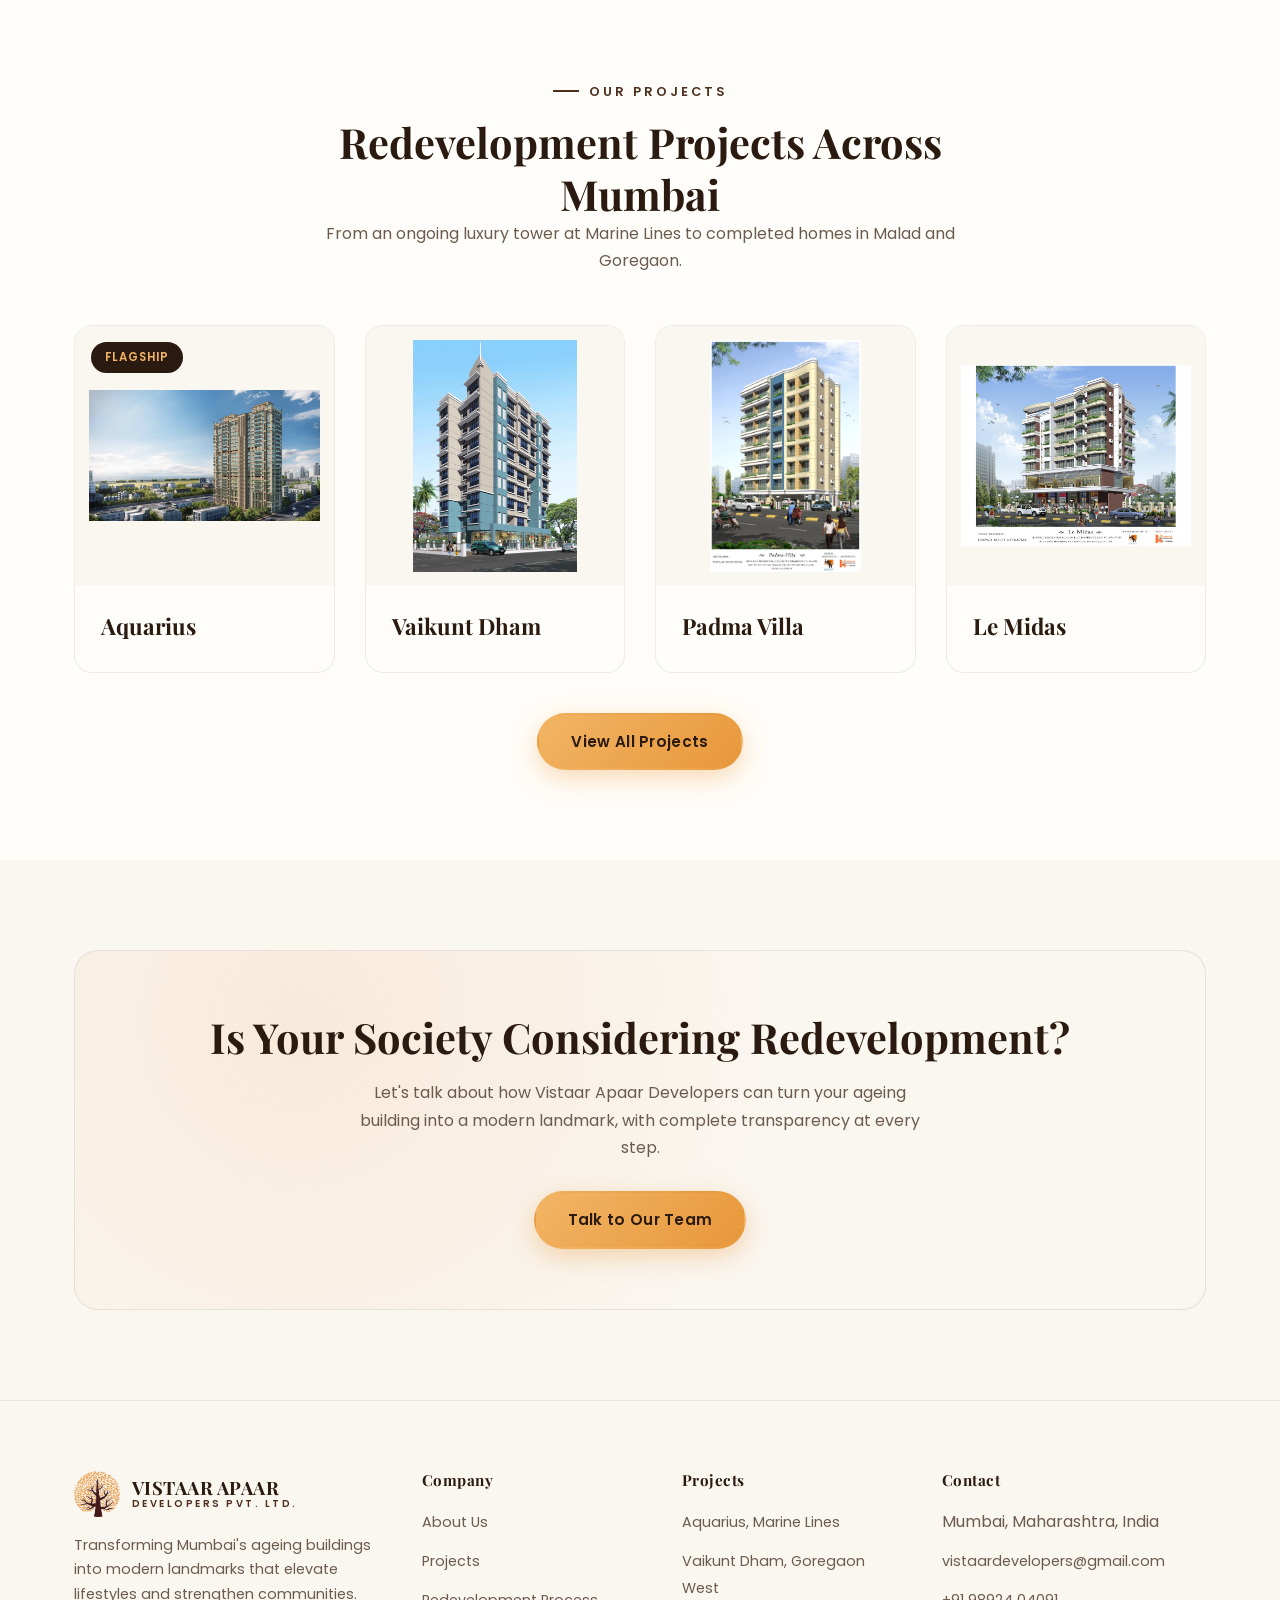
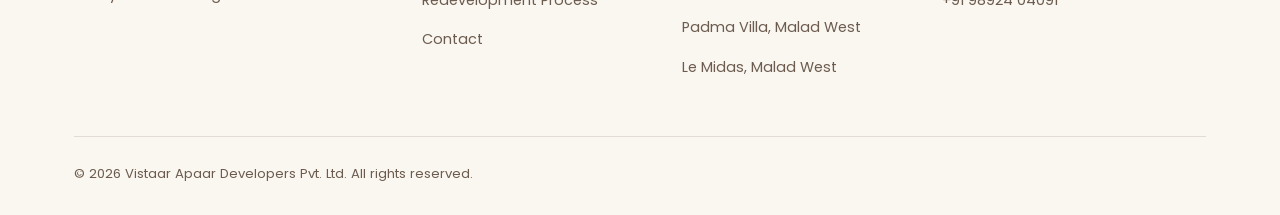
==== commit c497ffc3: "Rework theme to white base with brown content and gold buttons Restyle all large sections (hero, pag" ====
--- a/index.html
+++ b/index.html
@@ -47,7 +47,7 @@
     <div class="hero-visual">
       <img class="hero-illustration" src="assets/hero-va.png" alt="An ageing building transforming into a modern redeveloped tower">
     </div>
-    <p class="lead hero-lead">We partner with cooperative housing societies across Mumbai and its suburbs to deliver sustainable, high-quality redevelopment, built on trust, transparency and excellence.</p>
+    <p class="lead hero-lead">Trusted redevelopment for cooperative housing societies and tenanted buildings across Mumbai.</p>
     <div class="hero-actions-wrap">
       <div class="hero-actions">
         <a href="contact.html" class="btn btn-primary">Start Your Redevelopment</a>
@@ -115,18 +115,18 @@
     <div class="grid grid-4">
       <div class="project-card reveal">
         <div class="project-media"><span class="tag">Flagship</span>
-          <img src="assets/projects/aquarius-tower.jpeg" alt="Passcode Sea &amp; Believe tower at Marine Lines">
-        </div>
-        <div class="project-body">
-          <h3>Passcode Sea &amp; Believe</h3>
+          <img src="assets/projects/aquarius-tower.jpeg" alt="Aquarius tower at Marine Lines">
+        </div>
+        <div class="project-body">
+          <h3>Aquarius</h3>
         </div>
       </div>
       <div class="project-card reveal">
         <div class="project-media">
-          <img src="assets/projects/mayadevi-building.jpeg" alt="Mayadevi Building at Goregaon West">
-        </div>
-        <div class="project-body">
-          <h3>Mayadevi Building</h3>
+          <img src="assets/projects/mayadevi-building.jpeg" alt="Vaikunt Dham at Goregaon West">
+        </div>
+        <div class="project-body">
+          <h3>Vaikunt Dham</h3>
         </div>
       </div>
       <div class="project-card reveal">
@@ -187,8 +187,8 @@
       <div class="footer-col">
         <h4>Projects</h4>
         <ul>
-          <li><a href="projects.html">Passcode Sea &amp; Believe, Marine Lines</a></li>
-          <li><a href="projects.html">Mayadevi Building, Goregaon West</a></li>
+          <li><a href="projects.html">Aquarius, Marine Lines</a></li>
+          <li><a href="projects.html">Vaikunt Dham, Goregaon West</a></li>
           <li><a href="projects.html">Padma Villa, Malad West</a></li>
           <li><a href="projects.html">Le Midas, Malad West</a></li>
         </ul>
--- a/css/style.css
+++ b/css/style.css
@@ -1,6 +1,6 @@
 /* ===========================
    Vistaar Apaar Developers
-   Theme: warm brown + gold, inspired by logo
+   Theme: white base, yellow button highlights, brown content highlights
 =========================== */
 
 :root {
@@ -12,6 +12,8 @@
   --gold-pale: #fbe9d0;
   --cream: #faf6f0;
   --off-white: #fffdf9;
+  --brown-tint: rgba(58,36,24,0.07);
+  --brown-tint-strong: rgba(58,36,24,0.16);
   --text-dark: #2b1d14;
   --text-muted: #6b5c4f;
   --white: #ffffff;
@@ -75,7 +77,7 @@
   font-size: 0.8rem;
   letter-spacing: 3px;
   text-transform: uppercase;
-  color: var(--gold);
+  color: var(--brown);
   font-weight: 600;
   margin-bottom: 14px;
   position: relative;
@@ -89,7 +91,7 @@
   transform: translateY(-50%);
   width: 26px;
   height: 2px;
-  background: var(--gold);
+  background: var(--brown);
 }
 
 .section-head {
@@ -127,12 +129,12 @@
 }
 .btn-outline {
   border-color: var(--gold);
-  color: var(--gold);
+  color: var(--brown-deep);
   background: transparent;
 }
 .btn-outline:hover {
   background: var(--gold);
-  color: var(--white);
+  color: var(--brown-deep);
 }
 .btn-light {
   background: var(--off-white);
@@ -184,7 +186,7 @@
   display: block;
   font-size: 0.62rem;
   letter-spacing: 2.5px;
-  color: var(--gold);
+  color: var(--brown);
   font-weight: 600;
   font-family: var(--font-body);
 }
@@ -205,7 +207,7 @@
 }
 .nav-links a:hover, .nav-links a.active {
   color: var(--brown-deep);
-  background: var(--gold-pale);
+  background: var(--brown-tint);
 }
 .nav-cta { margin-left: 8px; }
 
@@ -231,7 +233,7 @@
   min-height: 92vh;
   display: flex;
   align-items: center;
-  background: linear-gradient(160deg, var(--brown-deep) 0%, var(--brown) 55%, var(--brown-dark) 100%);
+  background: var(--off-white);
   overflow: hidden;
   padding-top: 90px;
 }
@@ -240,8 +242,8 @@
   position: absolute;
   inset: 0;
   background-image:
-    radial-gradient(circle at 85% 20%, rgba(232,151,58,0.25), transparent 45%),
-    radial-gradient(circle at 15% 85%, rgba(232,151,58,0.12), transparent 40%);
+    radial-gradient(circle at 85% 20%, rgba(232,151,58,0.14), transparent 45%),
+    radial-gradient(circle at 15% 85%, rgba(58,36,24,0.05), transparent 40%);
 }
 .hero-leaf-pattern {
   position: absolute;
@@ -250,7 +252,7 @@
   transform: translateY(-50%);
   width: 620px;
   height: 620px;
-  opacity: 0.1;
+  opacity: 0.12;
   background: radial-gradient(circle, var(--gold) 0%, transparent 70%);
   border-radius: 50%;
 }
@@ -274,14 +276,14 @@
 .hero-lead { grid-area: lead; }
 .hero-visual { grid-area: visual; }
 .hero-actions-wrap { grid-area: actions; }
-.hero-title .eyebrow { color: var(--gold-light); }
-.hero-title .eyebrow::before { background: var(--gold-light); }
+.hero-title .eyebrow { color: var(--brown); }
+.hero-title .eyebrow::before { background: var(--brown); }
 .hero h1 {
-  color: var(--off-white);
-}
-.hero h1 span { color: var(--gold-light); }
+  color: var(--brown-deep);
+}
+.hero h1 span { color: var(--gold); }
 .hero p.lead {
-  color: rgba(255,253,249,0.78);
+  color: var(--text-muted);
   font-size: 1.12rem;
   max-width: 520px;
   margin: 0;
@@ -299,8 +301,8 @@
   max-width: 560px;
 }
 .stat-box {
-  background: rgba(255,253,249,0.06);
-  border: 1px solid rgba(232,151,58,0.25);
+  background: var(--brown-tint);
+  border: 1px solid rgba(58,36,24,0.14);
   border-radius: 12px;
   padding: 16px 8px;
   text-align: center;
@@ -309,12 +311,12 @@
   font-family: var(--font-heading);
   font-size: 1.6rem;
   font-weight: 700;
-  color: var(--gold-light);
+  color: var(--brown-deep);
   white-space: nowrap;
 }
 .stat-box .label {
   font-size: 0.72rem;
-  color: rgba(255,253,249,0.65);
+  color: var(--text-muted);
   margin-top: 2px;
 }
 
@@ -328,14 +330,16 @@
   width: 100%;
   max-width: 640px;
   transform: translateY(-70px) scale(1.25);
-  filter: drop-shadow(0 20px 50px rgba(0,0,0,0.45));
+  filter: drop-shadow(0 20px 50px rgba(0,0,0,0.25));
 }
 
 /* ===== Marquee / partners strip ===== */
 .strip {
-  background: var(--brown-deep);
+  background: var(--cream);
   padding: 22px 0;
   overflow: hidden;
+  border-top: 1px solid rgba(58,36,24,0.06);
+  border-bottom: 1px solid rgba(58,36,24,0.06);
 }
 .strip-track {
   display: flex;
@@ -346,7 +350,7 @@
 .strip-track span {
   display: inline-block;
   margin-right: 60px;
-  color: rgba(255,253,249,0.55);
+  color: var(--brown);
   font-family: var(--font-heading);
   font-size: 1.1rem;
   letter-spacing: 1px;
@@ -375,13 +379,13 @@
 .value-card:hover {
   transform: translateY(-6px);
   box-shadow: 0 16px 40px var(--shadow);
-  border-color: var(--gold);
+  border-color: var(--brown);
 }
 .value-icon {
   width: 54px;
   height: 54px;
   border-radius: 14px;
-  background: var(--gold-pale);
+  background: var(--brown-tint);
   display: flex;
   align-items: center;
   justify-content: center;
@@ -403,7 +407,8 @@
   border-radius: 20px;
   overflow: hidden;
   min-height: 420px;
-  background: linear-gradient(135deg, var(--brown), var(--brown-dark));
+  background: var(--cream);
+  border: 1px solid rgba(58,36,24,0.08);
   display: flex;
   align-items: center;
   justify-content: center;
@@ -422,10 +427,10 @@
   padding: 16px 20px;
 }
 .founder-badge .name { font-weight: 700; color: var(--brown-deep); font-family: var(--font-heading); }
-.founder-badge .role { font-size: 0.82rem; color: var(--gold); font-weight: 600; }
+.founder-badge .role { font-size: 0.82rem; color: var(--brown); font-weight: 600; }
 
 .timeline {
-  border-left: 2px solid var(--gold-pale);
+  border-left: 2px solid rgba(58,36,24,0.15);
   margin-left: 10px;
   padding-left: 30px;
 }
@@ -442,9 +447,9 @@
   width: 14px;
   height: 14px;
   border-radius: 50%;
-  background: var(--gold);
+  background: var(--brown-deep);
   border: 3px solid var(--off-white);
-  box-shadow: 0 0 0 2px var(--gold);
+  box-shadow: 0 0 0 2px var(--brown-deep);
 }
 .timeline-item .year {
   font-family: var(--font-heading);
@@ -468,7 +473,7 @@
 }
 .project-media {
   height: 260px;
-  background: linear-gradient(135deg, var(--gold-pale), var(--cream));
+  background: var(--cream);
   display: flex;
   align-items: center;
   justify-content: center;
@@ -525,8 +530,8 @@
   font-family: var(--font-heading);
   font-size: 2.2rem;
   font-weight: 700;
-  color: var(--gold-pale);
-  -webkit-text-stroke: 1.5px var(--gold);
+  color: var(--brown-tint-strong);
+  -webkit-text-stroke: 1.5px var(--brown);
   line-height: 1;
   flex-shrink: 0;
 }
@@ -535,7 +540,8 @@
 
 /* ===== CTA band ===== */
 .cta-band {
-  background: linear-gradient(135deg, var(--brown-deep), var(--brown));
+  background: var(--cream);
+  border: 1px solid rgba(58,36,24,0.1);
   border-radius: 24px;
   padding: 60px;
   text-align: center;
@@ -546,10 +552,10 @@
   content: '';
   position: absolute;
   inset: 0;
-  background: radial-gradient(circle at 20% 20%, rgba(232,151,58,0.18), transparent 50%);
-}
-.cta-band h2 { color: var(--off-white); position: relative; }
-.cta-band p { color: rgba(255,253,249,0.75); max-width: 560px; margin: 16px auto 30px; position: relative; }
+  background: radial-gradient(circle at 20% 20%, rgba(232,151,58,0.12), transparent 50%);
+}
+.cta-band h2 { color: var(--brown-deep); position: relative; }
+.cta-band p { color: var(--text-muted); max-width: 560px; margin: 16px auto 30px; position: relative; }
 .cta-band .btn-primary { position: relative; }
 
 /* ===== Testimonials ===== */
@@ -557,11 +563,11 @@
   background: var(--cream);
   border-radius: var(--radius);
   padding: 34px;
-  border-left: 4px solid var(--gold);
+  border-left: 4px solid var(--brown);
 }
 .testimonial-card p { font-style: italic; color: var(--text-dark); margin-bottom: 18px; }
 .testimonial-who { font-weight: 600; color: var(--brown-deep); font-family: var(--font-heading); }
-.testimonial-who span { display: block; font-size: 0.8rem; color: var(--gold); font-weight: 500; font-family: var(--font-body); }
+.testimonial-who span { display: block; font-size: 0.8rem; color: var(--brown); font-weight: 500; font-family: var(--font-body); }
 
 /* ===== Contact ===== */
 .contact-grid {
@@ -570,12 +576,13 @@
   gap: 50px;
 }
 .contact-info-card {
-  background: linear-gradient(160deg, var(--brown-deep), var(--brown));
+  background: var(--cream);
+  border: 1px solid rgba(58,36,24,0.1);
   border-radius: 20px;
   padding: 44px;
-  color: var(--off-white);
-}
-.contact-info-card h3 { color: var(--off-white); margin-bottom: 24px; }
+  color: var(--text-dark);
+}
+.contact-info-card h3 { color: var(--brown-deep); margin-bottom: 24px; }
 .contact-item {
   display: flex;
   gap: 16px;
@@ -586,15 +593,15 @@
   width: 42px;
   height: 42px;
   border-radius: 10px;
-  background: rgba(232,151,58,0.18);
-  color: var(--gold-light);
+  background: var(--brown-tint);
+  color: var(--brown-deep);
   display: flex;
   align-items: center;
   justify-content: center;
   flex-shrink: 0;
 }
-.contact-item .label { font-size: 0.78rem; color: var(--gold-light); letter-spacing: 1px; text-transform: uppercase; margin-bottom: 4px; }
-.contact-item p, .contact-item a { color: rgba(255,253,249,0.85); font-size: 0.95rem; }
+.contact-item .label { font-size: 0.78rem; color: var(--brown); letter-spacing: 1px; text-transform: uppercase; margin-bottom: 4px; }
+.contact-item p, .contact-item a { color: var(--text-dark); font-size: 0.95rem; }
 
 .contact-form {
   background: var(--off-white);
@@ -628,7 +635,7 @@
 }
 .form-group input:focus, .form-group textarea:focus, .form-group select:focus {
   outline: none;
-  border-color: var(--gold);
+  border-color: var(--brown);
   background: var(--off-white);
 }
 .form-group textarea { resize: vertical; min-height: 120px; }
@@ -644,32 +651,33 @@
 
 /* ===== Footer ===== */
 .site-footer {
-  background: var(--brown-deep);
-  color: rgba(255,253,249,0.7);
+  background: var(--cream);
+  color: var(--text-muted);
   padding: 70px 0 30px;
+  border-top: 1px solid rgba(58,36,24,0.08);
 }
 .footer-top {
   display: grid;
   grid-template-columns: 1.4fr 1fr 1fr 1.2fr;
   gap: 40px;
   padding-bottom: 44px;
-  border-bottom: 1px solid rgba(255,253,249,0.1);
-}
-.footer-brand .brand-text .name { color: var(--off-white); }
-.footer-brand p { margin-top: 16px; font-size: 0.9rem; max-width: 300px; color: rgba(255,253,249,0.55); }
-.footer-col h4 { color: var(--gold-light); font-size: 0.95rem; margin-bottom: 18px; letter-spacing: 0.5px; }
+  border-bottom: 1px solid rgba(58,36,24,0.12);
+}
+.footer-brand .brand-text .name { color: var(--brown-deep); }
+.footer-brand p { margin-top: 16px; font-size: 0.9rem; max-width: 300px; color: var(--text-muted); }
+.footer-col h4 { color: var(--brown-deep); font-size: 0.95rem; margin-bottom: 18px; letter-spacing: 0.5px; }
 .footer-col ul li { margin-bottom: 12px; }
-.footer-col ul li a { font-size: 0.9rem; color: rgba(255,253,249,0.65); transition: color var(--transition); }
-.footer-col ul li a:hover { color: var(--gold-light); }
+.footer-col ul li a { font-size: 0.9rem; color: var(--text-muted); transition: color var(--transition); }
+.footer-col ul li a:hover { color: var(--brown); }
 .footer-social { display: flex; gap: 12px; margin-top: 18px; }
 .footer-social a {
   width: 38px; height: 38px;
   border-radius: 50%;
-  background: rgba(255,253,249,0.08);
+  background: var(--brown-tint);
   display: flex; align-items: center; justify-content: center;
   transition: all var(--transition);
 }
-.footer-social a:hover { background: var(--gold); color: var(--brown-deep); }
+.footer-social a:hover { background: var(--brown-deep); color: var(--gold-light); }
 .footer-bottom {
   display: flex;
   justify-content: space-between;
@@ -679,42 +687,43 @@
   flex-wrap: wrap;
   gap: 10px;
 }
-.footer-bottom a:hover { color: var(--gold-light); }
+.footer-bottom a:hover { color: var(--brown); }
 
 /* ===== Page hero (inner pages) ===== */
 .page-hero {
-  background: linear-gradient(160deg, var(--brown-deep), var(--brown));
+  background: var(--cream);
   padding: 170px 0 90px;
   position: relative;
   overflow: hidden;
+  border-bottom: 1px solid rgba(58,36,24,0.08);
 }
 .page-hero::before {
   content: '';
   position: absolute;
   right: -100px; top: -100px;
   width: 400px; height: 400px;
-  background: radial-gradient(circle, rgba(232,151,58,0.15), transparent 70%);
+  background: radial-gradient(circle, rgba(232,151,58,0.14), transparent 70%);
   border-radius: 50%;
 }
-.page-hero h1 { color: var(--off-white); position: relative; }
+.page-hero h1 { color: var(--brown-deep); position: relative; }
 .breadcrumb {
   position: relative;
   display: flex;
   gap: 8px;
   align-items: center;
   font-size: 0.85rem;
-  color: rgba(255,253,249,0.6);
+  color: var(--text-muted);
   margin-bottom: 16px;
 }
-.breadcrumb a:hover { color: var(--gold-light); }
-.page-hero p.lead { color: rgba(255,253,249,0.75); max-width: 600px; margin-top: 16px; position: relative; }
+.breadcrumb a:hover { color: var(--brown); }
+.page-hero p.lead { color: var(--text-muted); max-width: 600px; margin-top: 16px; position: relative; }
 
 /* ===== Utilities ===== */
 .text-center { text-align: center; }
 .mt-40 { margin-top: 40px; }
 .badge-pill {
   display: inline-block;
-  background: var(--gold-pale);
+  background: var(--brown-tint);
   color: var(--brown-deep);
   padding: 6px 16px;
   border-radius: 30px;
